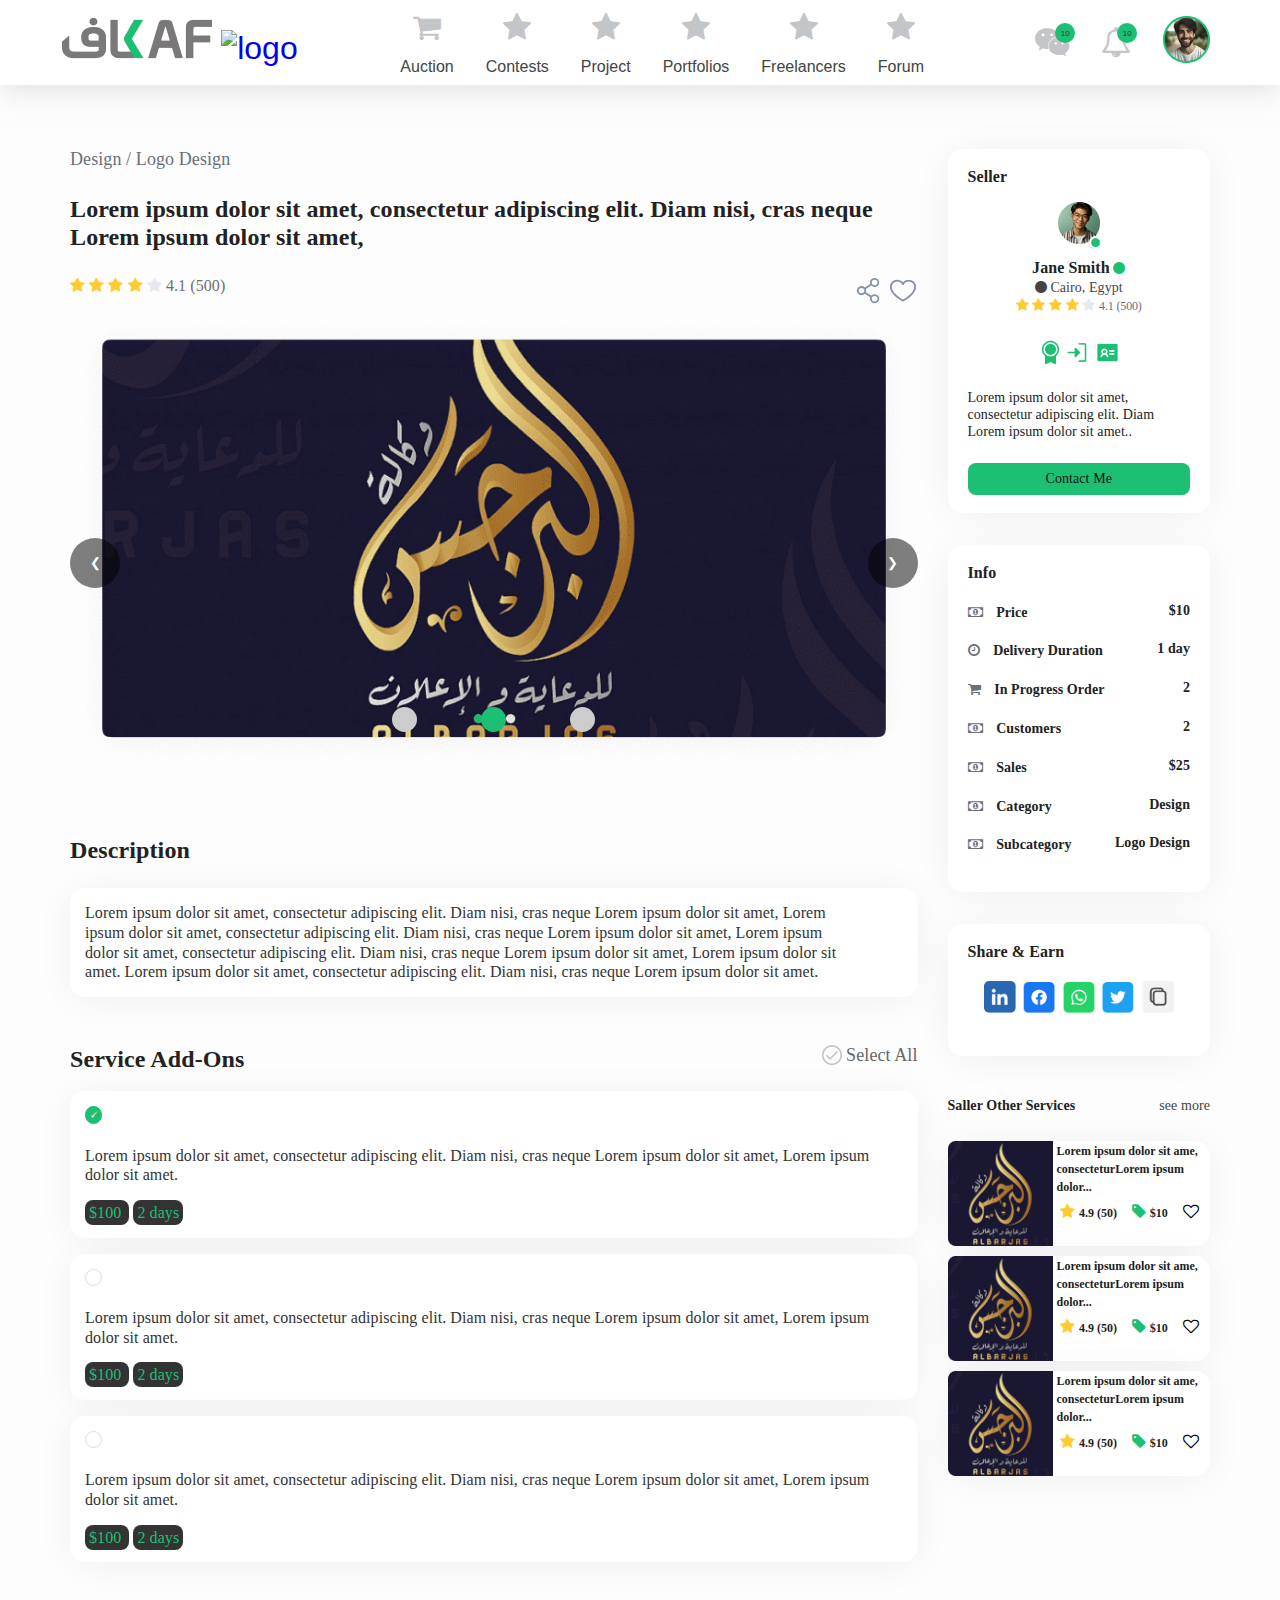
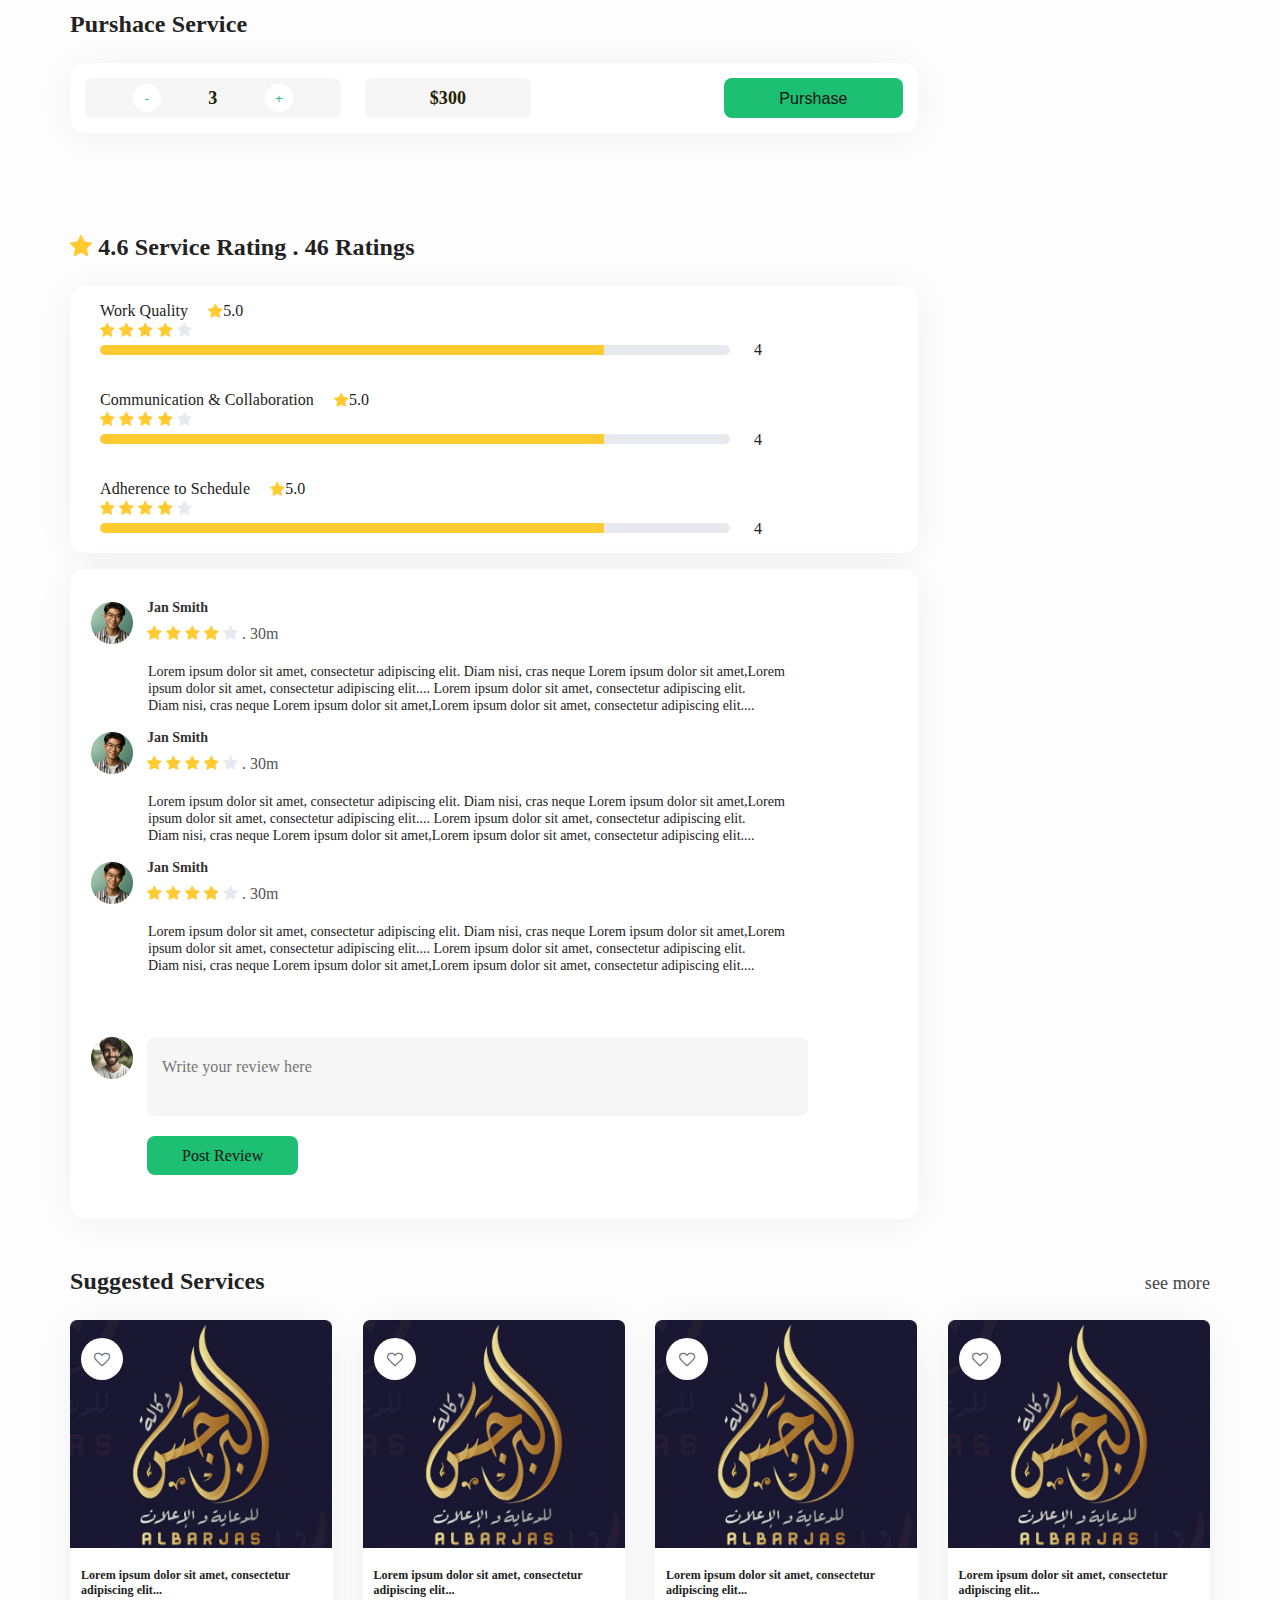
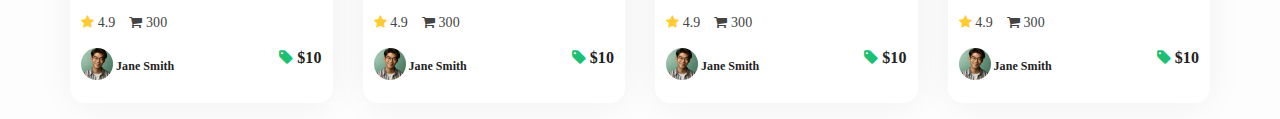
==== index.html @ f6812b9f "Update index.html" ====
<!DOCTYPE HTML>
<html lang="en">

<head>
    <title>إنجز أعمالك ومشاريعك عبر الإنترنت من خلال أمهر المستقلين</title> <!-- start meta -->
    <meta name="keywords" content="كفيل ,موقع كفيل ,كفييل ,kafiil, kafil" />
    <meta charset="utf-8">
    <meta http-equiv="X-UA-Compatible" content="IE=edge">
    <meta name="viewport" content="width=device-width,initial-scale=1,width=device-width">
    <meta name="description" content="أنجز أعمالك عبر الإنترنت (الخدمات المصغرة | المشاريع | المسابقات)">
    <link rel="icon" sizes="256x256" href="./images/favicon.ico">
    <link rel="stylesheet" href="https://cdnjs.cloudflare.com/ajax/libs/font-awesome/4.7.0/css/font-awesome.min.css">
    <link rel="stylesheet" href="./css/style.css">
    <link rel="stylesheet" href="./css/dark-theme.css">
</head>

<body id="dark"> <!-- Preloader -->
    <div id="preloader">
        <div class="Kafel-load"></div> <img title="logo" src="./images/main-logo.svg" alt="logo">
    </div> <!-- navbar -- -->
    <nav class="navbar">
        <div class="brand-title">
            <a href="./index.html" title="logo-img">
                <picture class="xs-hidden" type="image/webp" srcset="./images/main-logo.webp">
                    <img src="./images/main-logo.png" title="logo" alt="logo">
                </picture>
                <picture class="md-hidden" type="image/webp" srcset="./images/small2.webp">
                    <img src="./images/small2.svg" title="logo" alt="logo">
                </picture>
            </a>
        </div>
        <a href="#" aria-label="toggle-button" title="toggle-button" class="toggle-button"> <span class="bar"></span>
            <span class="bar"></span> <span class="bar"></span> </a>
        <div class="navbar-links">
            <ul>
                <li class="active"> <i class="fa fa-shopping-cart "></i> <a title="Auction Page"
                        href="./html/coming-soon.html"> Auction <span class="sr-only">(current)</span></a> </li>
                <li> <i class="fa fa-star "></i> <a title="coming-soon Page" href="./html/coming-soon.html">Contests</a>
                </li>
                <li> <i class="fa fa-star "></i> <a title="coming-soon Page" href="./html/coming-soon.html">Project</a>
                </li>
                <li> <i class="fa fa-star "></i> <a title="coming-soon Page"
                        href="./html/coming-soon.html">Portfolios</a> </li>
                <li> <i class="fa fa-star "></i> <a title="coming-soon Page"
                        href="./html/coming-soon.html">Freelancers</a> </li>
                <li> <i class="fa fa-star "></i> <a title="coming-soon Page" href="./html/coming-soon.html">Forum</a>
                </li>
            </ul>
        </div>
        <div class="navbar-links-2">
            <ul>
                <li class="chat"> <a title="coming-soon Page" href="./html/coming-soon.html"> <i
                            class="fa fa-wechat"></i> <span>10</span> </a> </li>
                <li class="notifications"> <a title="coming-soon Page" href="./html/coming-soon.html"> <i
                            class="fa fa-bell-o"></i> <span>10</span> </a> </li>
                <li class="dropdown" onclick="dropDownMenuToggleFun()"> <a title="coming-soon Page" href="#"
                        class="dropdown-toggle" data-toggle="dropdown" role="button" aria-haspopup="true"
                        aria-expanded="false">
                        <picture type="image/webp" srcset="./images/profile-img-sm.webp"> <img
                                src="./images/profile-img-sm.png" title="PosterAvatar img" alt="PosterAvatar img">
                        </picture>
                    </a>
                    <ul class="dropdown-menu" id="dropdown-menu">
                        <li class="first-list">
                            <picture type="image/webp" srcset="./images/profile-img-sm.webp"> <img
                                    src="./images/profile-img-sm.png" title="PosterAvatar img" alt="PosterAvatar img">
                            </picture>
                            <ul> <b>Ahmed Ali</b> <br> <b>Student</b> </ul>
                        </li>
                        <li role="separator" class="divider"></li>
                        <li><a title="coming-soon Page" href="./html/coming-soon.html"> <i class="fa fa-star"></i>
                                Profile </a></li>
                        <li role="separator" class="divider"></li>
                        <li class="dark-mode">
                            <ul class="toggle-theme-color">
                                <li> <a title="coming-soon Page" href="./html/coming-soon.html"> <i
                                            class="fa fa-star"></i> Dark Mode </a> </li>
                                <li id="dark-mode"> <i class="fa fa-circle"></i></li>
                            </ul>
                        </li>
                        <li class="langs">
                            <ul class="languages">
                                <li> <a title="coming-soon Page" href="./arabic/index.html"> <i class="fa fa-star"></i>
                                        Languages </a> </li>
                                <li> <a title="coming-soon Page" href="./arabic/index.html"> العربية | <picture
                                            type="image/webp" srcset="./images/Saudi.webp"> <img
                                                src="./images/Saudi.png" alt="arabic-flag-img" title="arabic-flag-img">
                                        </picture> </a> </li>
                            </ul>
                        </li>
                        <li class="settings"><a title="coming-soon Page" href="./html/coming-soon.html"> <i
                                    class="fa fa-star"></i> setting </a></li>
                        <li role="separator" class="divider"></li>
                        <li class="logout"><a title="coming-soon Page" href="./html/coming-soon.html"> <i
                                    class="fa fa-star"></i> logout </a></li>
                    </ul>
                </li>
            </ul>
        </div>
    </nav>
    <div class=" container">
        <div class="row">
            <div class="col-xs-12 col-md-9">
                <div class="left-side-container">
                    <div class="left-content">
                        <div class="service-section">
                            <p>Design / Logo Design</p>
                            <p>Lorem ipsum dolor sit amet, consectetur adipiscing elit. Diam nisi, cras neque Lorem
                                ipsum dolor sit amet, </p>
                            <ul>
                                <li class="rating-stars-left"> <i class="fa fa-star"></i> <i class="fa fa-star"></i> <i
                                        class="fa fa-star"></i> <i class="fa fa-star"></i> <i class="fa fa-star"></i>
                                    <span> 4.1 (500)</span>
                                </li>
                                <li class="rating-right">
                                    <picture type="image/webp" srcset="./images/ShareNetwork.webp"> <img class="icons"
                                            title="ShareNetwork" src="./images/ShareNetwork.svg"> </picture>
                                    <picture type="image/webp" srcset="./images/heart.webp"> <img class="icons"
                                            title="Heart" src="./images/heart.svg"> </picture>
                                </li>
                            </ul>
                        </div>
                        <div class="carousel" role="region" aria-label="Image Slider">
                            <div class="slides" role="list">
                                <div class="slide" role="listitem"><img src="./images/service-section-img.png"
                                        alt="service-section-img" title="service-section-img"></div>
                                <div class="slide" role="listitem"><img src="./images/service-section-img.png"
                                        alt="service-section-img" title="service-section-img"></div>
                                <div class="slide" role="listitem"><img src="./images/service-section-img.png"
                                        alt="service-section-img" title="service-section-img"></div>
                            </div> <button class="prev" aria-label="Previous">&#10094;</button> <button class="next"
                                aria-label="Next">&#10095;</button>
                            <div class="points" role="navigation" aria-label="Slider Navigation"> <span class="point"
                                    role="button" tabindex="0" id="alb1" aria-label="Slide 1"></span> <span
                                    class="point" role="button" tabindex="0" id="alb2" aria-label="Slide 2"></span>
                                <span class="point" role="button" tabindex="0" id="alb3" aria-label="Slide 3"></span>
                            </div>
                        </div>
                        <div class="description"> <b>Description</b>
                            <p class="description-content"> Lorem ipsum dolor sit amet, consectetur adipiscing elit.
                                Diam nisi, cras neque Lorem ipsum dolor sit amet, Lorem ipsum dolor sit amet,
                                consectetur adipiscing elit. Diam nisi, cras neque Lorem ipsum dolor sit amet, Lorem
                                ipsum dolor sit amet, consectetur adipiscing elit. Diam nisi, cras neque Lorem ipsum
                                dolor sit amet, Lorem ipsum dolor sit amet. Lorem ipsum dolor sit amet, consectetur
                                adipiscing elit. Diam nisi, cras neque Lorem ipsum dolor sit amet. </p>
                        </div>
                        <div class="service-add-ons">
                            <div>
                                <ul>
                                    <li class="head left">Service Add-Ons</li>
                                    <li class="right" onclick="">
                                        <picture type="image/webp" srcset="./images/complete.webp"> <img
                                                src="./images/complete.png" title="vector" alt="vector"> </picture>
                                        <span>Select All</span>
                                    </li>
                                </ul>
                            </div> <br><br>
                            <form method="" action="./1.html">
                                <section> <label for="choice-1"> <input type="checkbox" name="choice-1" id="choice-1"
                                            checked />
                                        <div class="hidden-lg"> <br><br> </div> Lorem ipsum dolor sit amet, consectetur
                                        adipiscing elit. Diam nisi, cras neque Lorem ipsum dolor sit amet, Lorem ipsum
                                        dolor sit amet.
                                    </label> </br></br> <span>$100 </span> <span> 2 days</span> </section>
                                <section> <label for="choice-2"> <input type="checkbox" name="choice-2" id="choice-2" />
                                        <div class="hidden-lg"> <br><br> </div> Lorem ipsum dolor sit amet, consectetur
                                        adipiscing elit. Diam nisi, cras neque Lorem ipsum dolor sit amet, Lorem ipsum
                                        dolor sit amet.
                                    </label> </br></br><span>$100 </span> <span> 2 days</span> </section>
                                <section> <label for="choice-3"> <input type="checkbox" name="choice-3" id="choice-3" />
                                        <div class="hidden-lg"> <br><br> </div> Lorem ipsum dolor sit amet, consectetur
                                        adipiscing elit. Diam nisi, cras neque Lorem ipsum dolor sit amet, Lorem ipsum
                                        dolor sit amet.
                                    </label> </br></br><span>$100 </span> <span> 2 days</span> </section>
                        </div>
                        <div class="purshace">
                            <div class="head"> <b>Purshace Service</b> </div>
                            <section>
                                <div class="purshace-service-container">
                                    <div class="purshace-service"> <button onclick="">-</button> <span>3</span> <button
                                            onclick="">+</button> </div>
                                    <div class="purshace-service"> <span class="total-Purshace">$300</span> </div>
                                </div> <button class="purshace-btn" type="submit">Purshase</button>
                            </section>
                            </form>
                        </div> <!-- service-rating -->
                        <div class="service-rating">
                            <div class="head"> <i class="fa fa-star"></i> <b>4.6 Service Rating . 46 Ratings</b> </div>
                            <div class="service-rating-container">
                                <section>
                                    <div class=" col-xs-12 col-md-6">
                                        <div class="left-side"> <span>Work Quality</span> <i class="fa fa-star"> </i>
                                            <span> 5.0</span>
                                        </div>
                                    </div>
                                    <div class="col-xs-12 col-md-2">
                                        <ul>
                                            <li class="rating-stars-left"> <i class="fa fa-star"></i> <i
                                                    class="fa fa-star"></i> <i class="fa fa-star"></i> <i
                                                    class="fa fa-star"></i> <i class="fa fa-star"></i> </li>
                                        </ul>
                                    </div>
                                    <div class="col-xs-12 col-md-4">
                                        <div class="progress-bar">
                                            <div class="progress-bar-fill"></div>
                                        </div> <span> 4</span>
                                    </div>
                                </section>
                                <section>
                                    <div class=" col-xs-12 col-md-6">
                                        <div class="left-side"> <span>Communication & Collaboration</span> <i
                                                class="fa fa-star"></i> <span>5.0</span> </div>
                                    </div>
                                    <div class="col-xs-12 col-md-2">
                                        <ul>
                                            <li class="rating-stars-left"> <i class="fa fa-star"></i> <i
                                                    class="fa fa-star"></i> <i class="fa fa-star"></i> <i
                                                    class="fa fa-star"></i> <i class="fa fa-star"></i> </li>
                                        </ul>
                                    </div>
                                    <div class="col-xs-12 col-md-4">
                                        <div class="progress-bar">
                                            <div class="progress-bar-fill"></div>
                                        </div> <span> 4</span>
                                    </div>
                                </section>
                                <section>
                                    <div class=" col-xs-12 col-md-6">
                                        <div class="left-side"> <span>Adherence to Schedule</span> <i
                                                class="fa fa-star"></i> <span>5.0</span> </div>
                                    </div>
                                    <div class="col-xs-12 col-md-2">
                                        <ul>
                                            <li class="rating-stars-left"> <i class="fa fa-star"></i> <i
                                                    class="fa fa-star"></i> <i class="fa fa-star"></i> <i
                                                    class="fa fa-star"></i> <i class="fa fa-star"></i> </li>
                                        </ul>
                                    </div>
                                    <div class="col-xs-12 col-md-4">
                                        <div class="progress-bar">
                                            <div class="progress-bar-fill"></div>
                                        </div> <span> 4</span>
                                    </div>
                                </section>
                            </div>
                        </div>
                    </div> <!-- testimonials -->
                    <div class="testimonials">
                        <div class="review">
                            <ul class="reviewer">
                                <li>
                                    <picture type="image/webp" srcset="./images/PosterAvatar.webp"> <img
                                            src="./images/PosterAvatar.png" title="PosterAvatar" alt="PosterAvatar">
                                    </picture>
                                </li>
                                <li>
                                    <p> <strong>Jan Smith</strong> </p>
                                    <ul>
                                        <li class="rating-stars-left"> <i class="fa fa-star"></i> <i
                                                class="fa fa-star"></i> <i class="fa fa-star"></i> <i
                                                class="fa fa-star"></i> <i class="fa fa-star"></i> <span> . 30m</span>
                                        </li>
                                    </ul>
                                </li>
                                <li>
                                    <p> Lorem ipsum dolor sit amet, consectetur adipiscing elit. Diam nisi, cras neque
                                        Lorem ipsum dolor sit amet,Lorem ipsum dolor sit amet, consectetur adipiscing
                                        elit.... Lorem ipsum dolor sit amet, consectetur adipiscing elit. Diam nisi,
                                        cras neque Lorem ipsum dolor sit amet,Lorem ipsum dolor sit amet, consectetur
                                        adipiscing elit.... </p>
                                </li>
                            </ul>
                        </div>
                        <div class="review">
                            <ul class="reviewer">
                                <li>
                                    <picture type="image/webp" srcset="./images/PosterAvatar.webp"> <img
                                            src="./images/PosterAvatar.png" title="img" alt="PosterAvatar"> </picture>
                                </li>
                                <li>
                                    <p> <strong>Jan Smith</strong> </p>
                                    <ul>
                                        <li class="rating-stars-left"> <i class="fa fa-star"></i> <i
                                                class="fa fa-star"></i> <i class="fa fa-star"></i> <i
                                                class="fa fa-star"></i> <i class="fa fa-star"></i> <span> . 30m</span>
                                        </li>
                                    </ul>
                                </li>
                                <li>
                                    <p> Lorem ipsum dolor sit amet, consectetur adipiscing elit. Diam nisi, cras neque
                                        Lorem ipsum dolor sit amet,Lorem ipsum dolor sit amet, consectetur adipiscing
                                        elit.... Lorem ipsum dolor sit amet, consectetur adipiscing elit. Diam nisi,
                                        cras neque Lorem ipsum dolor sit amet,Lorem ipsum dolor sit amet, consectetur
                                        adipiscing elit.... </p>
                                </li>
                            </ul>
                        </div>
                        <div class="review">
                            <ul class="reviewer">
                                <li>
                                    <picture type="image/webp" srcset="./images/PosterAvatar.webp"> <img
                                            src="./images/PosterAvatar.png" title="img" alt="PosterAvatar"> </picture>
                                </li>
                                <li>
                                    <p> <strong>Jan Smith</strong> </p>
                                    <ul>
                                        <li class="rating-stars-left"> <i class="fa fa-star"></i> <i
                                                class="fa fa-star"></i> <i class="fa fa-star"></i> <i
                                                class="fa fa-star"></i> <i class="fa fa-star"></i> <span> . 30m</span>
                                        </li>
                                    </ul>
                                </li>
                                <li>
                                    <p> Lorem ipsum dolor sit amet, consectetur adipiscing elit. Diam nisi, cras neque
                                        Lorem ipsum dolor sit amet,Lorem ipsum dolor sit amet, consectetur adipiscing
                                        elit.... Lorem ipsum dolor sit amet, consectetur adipiscing elit. Diam nisi,
                                        cras neque Lorem ipsum dolor sit amet,Lorem ipsum dolor sit amet, consectetur
                                        adipiscing elit.... </p>
                                </li>
                            </ul>
                        </div>
                        <div class="review">
                            <ul>
                                <li>
                                    <picture type="image/webp" srcset="./images/Image-Placeholder.webp"> <img
                                            src="./images/Image-Placeholder.png" title="img" alt="PosterAvatar">
                                    </picture>
                                </li>
                                <li>
                                    <form method="" action="./1.html"> <textarea
                                            placeholder="Write your review here"></textarea> <button type="submit">Post
                                            Review</button> </form>
                                </li>
                            </ul>
                        </div>
                    </div>
                </div>
            </div> <!-- right side -->
            <div class="col-xs-12 col-md-3">
                <div class="right-side-container">
                    <div class="boxes">
                        <div class="box"> <b>Seller</b>
                            <ul class="seller">
                                <li>
                                    <picture type="image/webp" srcset="./images/PosterAvatar.webp"> <img
                                            src="./images/PosterAvatar.png" alt="seller-section-image"
                                            title="seller-section-image"> </picture> <br>
                                </li>
                                <li> <i class="fa fa-circle"></i> <i class="fa fa-circle-o"></i> <br> </li>
                                <li> <b>Jane Smith</b> <i class="fa fa-circle"></i> <br> <i class="fa fa-circle"> </i>
                                    <span>Cairo, Egypt</span> <br>
                                </li>
                                <li class="rating-stars"> <i class="fa fa-star"></i> <i class="fa fa-star"></i> <i
                                        class="fa fa-star"></i> <i class="fa fa-star"></i> <i class="fa fa-star"> </i>
                                    <span> 4.1 (500)</span>
                                </li>
                            </ul>
                            <ul>
                                <li>
                                    <picture type="image/webp" srcset="./images/Medal.webp"> <img
                                            src="./images/Medal.png" alt="contact-image" title="contact-image">
                                    </picture>
                                </li>
                                <li>
                                    <picture type="image/webp" srcset="./images/SignIn.webp"> <img
                                            src="./images/SignIn.png" alt="contact-image" title="contact-image">
                                    </picture>
                                </li>
                                <li>
                                    <picture type="image/webp" srcset="./images/IdentificationCard.webp"> <img
                                            src="./images/IdentificationCard.png" alt="contact-image"
                                            title="contact-image"> </picture>
                                </li>
                            </ul>
                            <p>Lorem ipsum dolor sit amet, consectetur adipiscing elit. Diam Lorem ipsum dolor sit
                                amet..</p> <button> Contact Me </button>
                        </div>
                        <div class="box info"> <b>Info</b>
                            <ul>
                                <li> <i class="fa fa-money	"> </i> <span>Price</span> </li>
                                <li> $10</li>
                            </ul>
                            <ul>
                                <li> <i class="fa fa-clock-o"> </i> <span>Delivery Duration</span> </li>
                                <li> 1 day</li>
                            </ul>
                            <ul>
                                <li> <i class="fa fa-shopping-cart"> </i> <span>In Progress Order</span> </li>
                                <li> 2</li>
                            </ul>
                            <ul>
                                <li> <i class="fa fa-money	"> </i> <span>Customers </span> </li>
                                <li> 2</li>
                            </ul>
                            <ul>
                                <li> <i class="fa fa-money	"> </i> <span> Sales</span> </li>
                                <li> $25</li>
                            </ul>
                            <ul>
                                <li> <i class="fa fa-money"> </i> <span> Category</span> </li>
                                <li> Design</li>
                            </ul>
                            <ul>
                                <li> <i class="fa fa-money"> </i> <span> Subcategory</span> </li>
                                <li> Logo Design</li>
                            </ul>
                        </div>
                        <div class="box"> <b>Share & Earn</b>
                            <ul>
                                <li> <a title="coming-soon Page" href="./html/coming-soon.html">
                                        <picture type="image/webp" srcset="./images/linkedin.webp"> <img
                                                src="./images/linkedin.png" title="linkedin img" alt="linkedin image">
                                        </picture>
                                    </a> </li>
                                <li> <a title="coming-soon Page" href="./html/coming-soon.html">
                                        <picture type="image/webp" srcset="./images/facebook.webp"> <img
                                                src="./images/facebook.png" title="facebook img" alt="facebook image">
                                        </picture>
                                    </a> </li>
                                <li> <a title="coming-soon Page" href="./html/coming-soon.html">
                                        <picture type="image/webp" srcset="./images/whatsapp.webp"> <img
                                                src="./images/whatsapp.png" title="whatsapp img" alt="whatsapp image">
                                        </picture>
                                    </a> </li>
                                <li> <a title="coming-soon Page" href="./html/coming-soon.html">
                                        <picture type="image/webp" srcset="./images/twitter.webp"> <img
                                                src="./images/twitter.png" title="twitter img" alt="twitter image">
                                        </picture>
                                    </a> </li>
                                <li> <a title="coming-soon Page" href="./html/coming-soon.html">
                                        <picture type="image/webp" srcset="./images/copy.webp"> <img
                                                src="./images/copy.png" title="copy img" alt="copy image"> </picture>
                                    </a> </li>
                            </ul>
                        </div>
                        <div class="last-box">
                            <div class="head">
                                <ul>
                                    <li class="left"> <b>Saller Other Services</b> </li>
                                    <li class="right"> <span> see more</span> </li>
                                </ul>
                            </div>
                            <section>
                                <div class="img-container">
                                    <picture type="image/webp" srcset="./images/service-image-sm.webp"> <img
                                            src="./images/service-image-sm.png" title="agancy img"
                                            alt="service-image-sm"> </picture>
                                    <div class="other-service-content"> <span>Lorem ipsum dolor sit ame,
                                            consecteturLorem ipsum dolor...</span>
                                        <ul>
                                            <li> <i class="fa fa-star"> </i> <span> 4.9 (50) </span> </li>
                                            <li> <i class="fa fa-tag"> </i> <span>$10 </span> </li>
                                            <li> <i class="fa fa-heart-o"></i> <i class="fa fa-heart"></i> </li>
                                        </ul>
                                    </div>
                                </div>
                            </section>
                            <section>
                                <div class="img-container">
                                    <picture type="image/webp" srcset="./images/service-image-sm.webp"> <img
                                            src="./images/service-image-sm.png" title="agancy img"
                                            alt="service-image-sm"> </picture>
                                    <div class="other-service-content"> <span>Lorem ipsum dolor sit ame,
                                            consecteturLorem ipsum dolor...</span>
                                        <ul>
                                            <li> <i class="fa fa-star"> </i> <span> 4.9 (50) </span> </li>
                                            <li> <i class="fa fa-tag"> </i> <span>$10 </span> </li>
                                            <li> <i class="fa fa-heart-o"></i> <i class="fa fa-heart"></i> </li>
                                        </ul>
                                    </div>
                                </div>
                            </section>
                            <section>
                                <div class="img-container">
                                    <picture type="image/webp" srcset="./images/service-image-sm.webp"> <img
                                            src="./images/service-image-sm.png" title="agancy img"
                                            alt="service-image-sm"> </picture>
                                    <div class="other-service-content"> <span>Lorem ipsum dolor sit ame,
                                            consecteturLorem ipsum dolor...</span>
                                        <ul>
                                            <li> <i class="fa fa-star"> </i> <span> 4.9 (50) </span> </li>
                                            <li> <i class="fa fa-tag"> </i> <span>$10 </span> </li>
                                            <li> <i class="fa fa-heart-o"></i> <i class="fa fa-heart"></i> </li>
                                        </ul>
                                    </div>
                                </div>
                            </section>
                        </div>
                    </div>
                </div>
            </div> <!-- suggested-service -->
            <div class="suggested-service">
                <div class="col-xs-12">
                    <div class="head">
                        <ul>
                            <li class="left"> <b>Suggested Services</b> </li>
                            <li class="right"> <span>see more</span> </li>
                        </ul>
                    </div>
                </div>
                <div class="cards">
                    <div class="col-xs-12 col-lg-3">
                        <div class="card">
                            <picture type="image/webp" srcset="./images/suggested-services.webp"> <img
                                    class="card-img-top img-responsive" src="./images/suggested-services.png"
                                    alt="Card image cap"> </picture>
                            <div class="card-body">
                                <div class="favorite"> <i class="fa fa-heart-o	"></i> <i class="fa fa-heart	"></i>
                                </div>
                                <p class="card-title">Lorem ipsum dolor sit amet, consectetur adipiscing elit... </p>
                                <div class="card-content">
                                    <ul>
                                        <li> <i class="fa fa-star"></i> <span> 4.9</span> </li>
                                        <li> <i class="fa fa-shopping-cart	"> </i> <span> 300</span> </li>
                                    </ul>
                                    <ul>
                                        <li>
                                            <picture type="image/webp" srcset="./images/PosterAvatar-sm.webp"> <img
                                                    src="./images/PosterAvatar-sm.png" title="suggested-services-img"
                                                    alt="suggested-services-img"> </picture> <span> Jane Smith</span>
                                        </li>
                                        <li> <i class="fa fa-tag"> </i> <span> $10</span> </li>
                                    </ul>
                                </div>
                            </div>
                        </div>
                    </div>
                    <div class="col-xs-12 col-lg-3">
                        <div class="card">
                            <picture type="image/webp" srcset="./images/suggested-services.webp"> <img
                                    class="card-img-top img-responsive" src="./images/suggested-services.png"
                                    alt="Card image cap"> </picture>
                            <div class="card-body">
                                <div class="favorite"> <i class="fa fa-heart-o	"></i> <i class="fa fa-heart	"></i>
                                </div>
                                <p class="card-title">Lorem ipsum dolor sit amet, consectetur adipiscing elit... </p>
                                <div class="card-content">
                                    <ul>
                                        <li> <i class="fa fa-star"></i> <span> 4.9</span> </li>
                                        <li> <i class="fa fa-shopping-cart	"> </i> <span> 300</span> </li>
                                    </ul>
                                    <ul>
                                        <li>
                                            <picture type="image/webp" srcset="./images/PosterAvatar-sm.webp"> <img
                                                    src="./images/PosterAvatar-sm.png" title="suggested-services-img"
                                                    alt="suggested-services-img"> </picture> <span> Jane Smith</span>
                                        </li>
                                        <li> <i class="fa fa-tag"> </i> <span> $10</span> </li>
                                    </ul>
                                </div>
                            </div>
                        </div>
                    </div>
                    <div class="col-xs-12 col-lg-3">
                        <div class="card">
                            <picture type="image/webp" srcset="./images/suggested-services.webp"> <img
                                    class="card-img-top img-responsive" src="./images/suggested-services.png"
                                    alt="Card image cap"> </picture>
                            <div class="card-body">
                                <div class="favorite"> <i class="fa fa-heart-o	"></i> <i class="fa fa-heart	"></i>
                                </div>
                                <p class="card-title">Lorem ipsum dolor sit amet, consectetur adipiscing elit... </p>
                                <div class="card-content">
                                    <ul>
                                        <li> <i class="fa fa-star"></i> <span> 4.9</span> </li>
                                        <li> <i class="fa fa-shopping-cart	"> </i> <span> 300</span> </li>
                                    </ul>
                                    <ul>
                                        <li>
                                            <picture type="image/webp" srcset="./images/PosterAvatar-sm.webp"> <img
                                                    src="./images/PosterAvatar-sm.png" title="suggested-services-img"
                                                    alt="suggested-services-img"> </picture> <span> Jane Smith</span>
                                        </li>
                                        <li> <i class="fa fa-tag"> </i> <span> $10</span> </li>
                                    </ul>
                                </div>
                            </div>
                        </div>
                    </div>
                    <div class="col-xs-12 col-lg-3">
                        <div class="card">
                            <picture type="image/webp" srcset="./images/suggested-services.webp"> <img
                                    class="card-img-top img-responsive" src="./images/suggested-services.png"
                                    alt="Card image cap"> </picture>
                            <div class="card-body">
                                <div class="favorite"> <i class="fa fa-heart-o	"></i> <i class="fa fa-heart	"></i>
                                </div>
                                <p class="card-title">Lorem ipsum dolor sit amet, consectetur adipiscing elit... </p>
                                <div class="card-content">
                                    <ul>
                                        <li> <i class="fa fa-star"></i> <span> 4.9</span> </li>
                                        <li> <i class="fa fa-shopping-cart	"> </i> <span> 300</span> </li>
                                    </ul>
                                    <ul>
                                        <li>
                                            <picture type="image/webp" srcset="./images/PosterAvatar-sm.webp"> <img
                                                    src="./images/PosterAvatar-sm.png" title="suggested-services-img"
                                                    alt="suggested-services-img"> </picture> <span> Jane Smith</span>
                                        </li>
                                        <li> <i class="fa fa-tag"> </i> <span> $10</span> </li>
                                    </ul>
                                </div>
                            </div>
                        </div>
                    </div>
                </div>
            </div> <!-- suggested service -->
        </div>
        <script src="./js/script.js"></script>
        <script src="./js/carousel.js"></script>
</body>

</html>
---- css/style.css ----
/*========================================== 00.  GLOBAL (FROM 10 ) [it includes bootstrap edit] 01.  PRELOADER - LINE NO 57 02.  Navbar - LINE NO 168 03.  LEFT CONTENT  - LINE NO 3173 04.  RIGHT CONTENT - LINE NO 3645 05.  FRAMWORKS - LINE NO 3907 06.  MEDIA (RESPONSIVE) - LINE NO 4182 ==========================================*/
/*general style*/
* {
    -webkit-box-sizing: border-box;
    -moz-box-sizing: border-box;
    box-sizing: border-box;
    margin: 0;
    padding: 0;
}

body {
    margin: 0;
    padding: 0;
}

a {
    text-decoration: none !important;
}

ul {
    list-style: none;
    padding: 0;
    margin: 0;
    z-index: 1;
}

li {
    list-style: none;
}

button {
    border: unset;
    outline: 0;
}

::selection {
    text-shadow: none;
}

.icons {
    height: 30px;
    width: 30px;
}

body {
    background-color: #FDFDFD;
}

/*preloader*/
#preloader {
    position: fixed;
    z-index: 9999;
    width: 100%;
    height: 100%;
    background-color: #f2f4f8;
    top: 0;
    left: 0;
    display: -webkit-box;
    display: -ms-flexbox;
    display: flex;
    -webkit-box-pack: center;
    -ms-flex-pack: center;
    justify-content: center;
    -webkit-box-align: center;
    -ms-flex-align: center;
    align-items: center;
}

#preloader {
    overflow: hidden;
    background-color: #f2f4f8;
    height: 100%;
    left: 0;
    position: fixed;
    top: 0;
    width: 100%;
    z-index: 999999;
}

#preloader img {
    position: absolute;
    width: 150px;
    height: 150px;
    z-index: 8;
    -webkit-animation: 2000ms linear 0s normal none infinite running Delvro-thumb;
    animation: 2000ms linear 0s normal none infinite running Delvro-thumb;
}

.Kafel-load {
    -webkit-animation: 2000ms linear 0s normal none infinite running Kafel-load;
    animation: 2000ms linear 0s normal none infinite running Kafel-load;
    background: transparent none repeat scroll 0 0;
    border-color: #ffffff #ffffff #1DBF73;
    border-radius: 50%;
    border-style: solid;
    border-width: 2px;
    height: 200px;
    width: 200px;
    z-index: 10;
}

@-webkit-keyframes Kafel-load {
    0% {
        -webkit-transform: rotate(0deg);
        transform: rotate(0deg);
    }

    100% {
        -webkit-transform: rotate(360deg);
        transform: rotate(360deg);
    }
}

@keyframes Kafel-load {
    0% {
        -webkit-transform: rotate(0deg);
        transform: rotate(0deg);
    }

    100% {
        -webkit-transform: rotate(360deg);
        transform: rotate(360deg);
    }
}

@-webkit-keyframes Delvro-thumb {
    0% {
        opacity: 0;
        -ms-filter: "progid:DXImageTransform.Microsoft.Alpha(Opacity=0)";
    }

    50% {
        opacity: 1;
        -ms-filter: "progid:DXImageTransform.Microsoft.Alpha(Opacity=100)";
    }

    100% {
        opacity: 0;
        -ms-filter: "progid:DXImageTransform.Microsoft.Alpha(Opacity=0)";
    }
}

@keyframes Delvro-thumb {
    0% {
        opacity: 0;
        -ms-filter: "progid:DXImageTransform.Microsoft.Alpha(Opacity=0)";
    }

    50% {
        opacity: 1;
        -ms-filter: "progid:DXImageTransform.Microsoft.Alpha(Opacity=100)";
    }

    100% {
        opacity: 0;
        -ms-filter: "progid:DXImageTransform.Microsoft.Alpha(Opacity=0)";
    }
}

/*navbar*/
.navbar {
    display: flex;
    position: relative;
    justify-content: space-around;
    align-items: center;
    background-color: #FFFFFF;
    color: white;
    border-bottom: 2px solid #fff;
    box-shadow: 0px 4px 26px rgba(200, 200, 200, 0.55);
}

.brand-title {
    font-size: 2rem;
    margin: .5rem;
    font-family: 'Roboto Condensed', sans-serif;
}

.brand-title a {
    text-decoration: none;
    display: block;
}

.navbar-links,
.navbar-links-2 {
    height: 100%;
    font-family: 'PT Sans', sans-serif;
}

.navbar-links ul,
.navbar-links-2 ul {
    display: flex;
    margin: 0;
    padding: 0;
}

.navbar-links li,
.navbar-links-2 li {
    list-style: none;
}

.navbar .navbar-links {
    position: relative;
    top: 10px;
}
.brand-title .logo {
    width: 150px;
    height: auto; 
}
.navbar .navbar-links li {
    display: flex;
    flex-direction: column;
    justify-content: center;
    align-items: center;
}

.navbar .navbar-links li i,
.navbar .navbar-links-2 .chat,
.navbar .navbar-links-2 .notifications {
    font-size: 30px;
}

.navbar li i {
    color: #C3C5C8;
}

.navbar-links li a,
.navbar-links-2 li a {
    display: block;
    text-decoration: none;
    color: #444;
    padding: 1rem;
}

.dropdown-menu li a {
    padding: 0;
}

.navbar .dropdown-menu {
    display: none;
}

.navbar .dropdown-menu.active {
    color: #C3C5C8;
    display: block;
    position: absolute;
    top: 100%;
    right: 50px;
    z-index: 1000;
    float: left;
    min-width: 265px;
    padding: 5px 0;
    margin: 2px 0 0;
    padding: 15px;
    font-size: 14px;
    text-align: left;
    list-style: none;
    background-color: #fff;
    -webkit-background-clip: padding-box;
    background-clip: padding-box;
    border: 1px solid #ccc;
    border: 1px solid rgba(0, 0, 0, .15);
    border-radius: 4px;
    -webkit-box-shadow: 0 6px 12px rgba(0, 0, 0, .175);
    box-shadow: 0 6px 12px rgba(0, 0, 0, .175)
}

.dropdown-menu .divider {
    height: 1px;
    margin: 9px 0;
    overflow: hidden;
    background-color: #e5e5e5
}

.dropdown-menu li.first-list {
    height: 50px;
}

.dropdown-menu li:first-of-type b:first-of-type {
    color: #333;
    font-size: 14px;
    line-height: 17.07px;
}

.dropdown-menu li:first-of-type b:nth-of-type(2) {
    color: #C3C5C8;
    font-weight: unset;
    position: relative;
    bottom: 16px;
}

.dropdown-menu li:first-of-type ul {
    justify-content: center;
    flex-direction: column;
    position: relative;
    bottom: 45px;
    left: 60px;
}

.dropdown-menu .toggle-theme-color {
    display: unset;
}

.dropdown-menu .toggle-theme-color li {
    display: inline;
}

.dropdown-menu .toggle-theme-color li:first-of-type {
    float: left;
    position: relative;
    top: 0;
}

.dropdown-menu .toggle-theme-color li:last-of-type {
    float: right;
    background: #1DBF73;
    width: 30px;
    border-radius: 10px;
    top: 5px;
}

.dropdown-menu .toggle-theme-color li:last-of-type:active i.fa.fa-circle {
    position: relative;
    left: 14px;
}

.dropdown-menu .languages {
    display: unset;
}

.dropdown-menu .languages a {
    padding: 0;
}

.dropdown-menu .languages li:first-of-type {
    float: left;
}

.dropdown-menu .languages li:last-of-type {
    float: right;
}

.langs:after,
.langs::before {
    content: "\A\A";
    white-space: pre-line;
}

.dropdown-menu .languages li:last-of-type img {
    position: relative;
    top: 4px;
}

.dropdown-menu .settings a {
    padding: 0;
}

.dropdown-menu .toggle-theme-color i.fa.fa-circle {
    color: #FFF;
    position: relative;
    left: 2px;
    cursor: pointer;
}

.dropdown-menu li a,
.dropdown-menu li a i {
    color: #696F79;
}

.dropdown-menu li.logout a,
.dropdown-menu li.logout i {
    color: #F56342;
}

.navbar-links li:hover a,
.navbar-links li:hover i,
.navbar-links-2 li:hover>a,
.navbar-links-2 li:hover>a i,
.navbar-links-2 li:hover,
.navbar-links-2 li:hover {
    color: #1DBF73;
}

.navbar .navbar-links-2 li span {
    background-color: #1DBF73;
    height: 20px;
    width: 20px;
    color: #333;
    font-size: 8px;
    padding: 6px;
    position: absolute;
    bottom: 50px;
    right: 10px;
    border-radius: 50%;
}

.toggle-button {
    position: absolute;
    top: 1.20rem;
    right: 1rem;
    display: none;
    flex-direction: column;
    justify-content: space-between;
    width: 30px;
    height: 21px;
}

.toggle-button .bar {
    height: 3px;
    width: 100%;
    background-color: #333;
    border-radius: 10px;
}

nav .navbar-links-2 ul li.chat,
nav .navbar-links-2 ul li.notifications {
    position: relative;
    top: 10px;
}

/*left side content***********************************************/
/*left-content*/
.left-content {
    padding-top: 64px;
}

/*service-section*/
.service-section ul .rating-stars-left {
    float: left;
}

.service-section ul .rating-right {
    float: right;
}

.left-content .service-section p:first-of-type {
    font-family: 'Montserrat';
    font-weight: 500;
    font-size: 18px;
    line-height: 120%;
    letter-spacing: 0.005em;
    color: #696F79;
}

.left-content .service-section .rating-stars-left {
    font-size: 16px;
    line-height: 123%;
    letter-spacing: 0.005em;
}

.left-content .service-section .rating-stars-left i:last-of-type {
    color: #E6EAEF;
}

.left-content .service-section ul {
    margin-bottom: 40px;
}

/*carousel*/
.carousel {
    position: relative;
    max-width: 100%;
    width: 100%;
    margin: auto;
    overflow: hidden;
}

.carousel .slides {
    display: flex;
}

.carousel .slide {
    flex: 0 0 100%;
    display: none;
}

.carousel .slide img {
    width: 100%;
    height: auto;
}

.carousel button {
    position: absolute;
    top: 50%;
    transform: translateY(-50%);
    background-color: rgba(0, 0, 0, 0.5);
    color: white;
    border: none;
    width: 50px;
    cursor: pointer;
    height: 50px;
    border-radius: 50%;
}

.carousel .prev {
    left: 0;
}

.carousel .next {
    right: 0;
}

.carousel .points {
    text-align: center;
    margin-top: 10px;
    position: relative;
    bottom: 70px;
}

.carousel .point {
    display: inline-block;
    width: 25px;
    height: 25px;
    border-radius: 50%;
    background-color: #ccc;
    margin: 0px 30px;
    cursor: pointer;
    top: -10px;
    position: relative;
}

.carousel .point.active {
    background-color: #1DBF73;
}

/* Description */
.description {
    padding-top: 20px;
}

.description {
    padding-top: 20px;
}

.description .description-content {
    font-size: 16px;
    line-height: 123%;
    letter-spacing: 0.005em;
    color: #333333;
    padding: 15px 67px 15px 15px;
    margin: 24px 0px 48px 0;
}

/*service ads-ons*/
.service-add-ons .left {
    float: left;
}

.service-add-ons .right {
    float: right;
    font-size: 18px;
    line-height: 120%;
    letter-spacing: 0.005em;
    color: #666;
}

.service-add-ons .right span {
    position: relative;
    bottom: 5px;
}

.service-add-ons form {
    margin-top: 10px;
}

.service-add-ons .right:hover {
    cursor: pointer;
}

.service-add-ons section {
    padding: 15px;
    margin-bottom: 16px;
}

.service-add-ons section:last-of-type {
    margin-bottom: 48px;
}

.service-add-ons label {
    font-size: 16px;
    line-height: 123%;
    letter-spacing: 0.005em;
    color: #333333;
}

.service-add-ons input {
    float: left;
    margin-right: 12px;
    width: 1.3em;
    height: 1.3em;
    background-color: white;
    vertical-align: middle;
    border: 1px solid #ddd;
    appearance: none;
    -webkit-appearance: none;
    outline: none;
    cursor: pointer;
}

.service-add-ons input:checked {
    background-color: #1DBF73;
    border: 1px solid #1DBF73;
}

.service-add-ons input::after {
    content: "🗸";
    position: relative;
    left: 3px;
    color: white;
}

input#choice-1:focus {
    outline: 0;
}

.service-add-ons section span {
    font-size: 16px;
    line-height: 123%;
    letter-spacing: 0.005em;
    padding: 4px;
    background: #333;
    border-radius: 8px;
    margin-right: 4px;
}

/*purshace*/
.purshace {
    margin-top: 24px;
    font-size: 18px;
    line-height: 127%;
    letter-spacing: 0.005em;
    color: #222000;
}

.purshace section {
    padding: 15px;
    margin-bottom: 100px;
    display: flex;
    justify-content: space-between;
}

.purshace-service-container {
    display: flex;
    justify-content: flex-start;
    width: 100%;
}

.purshace .purshace-service:last-of-type {
    margin-left: 24px;
    display: flex;
    align-items: center;
    padding: 6px 65px;
}

.purshace .purshace-service,
.purshace .purshace-btn {
    background-color: #f6f6f6;
    border-radius: 8px;
    padding: 6px 24px;
    align-items: center;
}

.purshace .purshace-service:first-of-type {
    display: flex;
    justify-content: space-around;
}

.purshace .purshace-service:first-of-type {
    width: 40%;
}

.purshace .purshace-service:first-of-type button {
    background: white;
    height: 28px;
    width: 28px;
}

.purshace .purshace-btn {
    padding: 6px 55px;
    font-weight: 500;
    font-size: 16px;
    line-height: 120%;
    letter-spacing: 0.005em;
}

/*service-rating*/
.service-rating {
    font-size: 16px;
    line-height: 123%;
    letter-spacing: 0.005em;
    color: #222;
}

.service-rating section {
    padding: 15px;
    box-shadow: unset;
}

.service-rating .rating-stars-left i:last-of-type {
    color: #E6EAEF;
}

.service-rating .progress-bar {
    width: 80%;
    background: #E6EAEF;
    box-shadow: unset;
    margin-right: 24px;
}

.service-rating .progress-bar-fill,
.service-rating .progress-bar {
    border-radius: 6px;
    height: 10px;
}

.service-rating .progress-bar-fill {
    width: 80%;
    background: #FFCB31;
    border-radius: 6px 0px 0px 6px;
}

.service-rating section div:last-of-type {
    display: flex;
    align-items: center;
}

.service-rating .service-rating-container {
    display: grid;
}

.service-rating .left-side span:first-of-type,
.service-rating .left-side i {
    padding-right: 10px;
}

/*testimonials*/
.testimonials {
    margin-top: 16px;
    margin-bottom: 48px;
    padding: 30px 38px 120px 21px;
}

.testimonials ul li {
    display: inline-block;
}

.testimonials .review ul li:last-of-type p,
.testimonials .review ul li:last-of-type ul {
    position: relative;
    left: 57px;
}

.testimonials .review ul li:last-of-type ul {
    top: 10px;
}

.testimonials .review ul li:last-of-type p {
    top: 15px;
}

.testimonials ul li:last-of-type p {
    font-size: 14px;
    line-height: 17px;
    color: #222;
}

.testimonials li i:last-of-type {
    color: #E6EAEF;
}

.testimonials span {
    color: #555;
}

.testimonials ul .rating-stars-left {
    position: relative;
    top: 5px;
    left: 10px;
}

.testimonials .review .reviewer li:nth-of-type(2) {
    position: relative;
    bottom: 10px;
}

.testimonials ul p:last-of-type {
    font-family: 'Montserrat';
    font-style: normal;
    font-weight: 400 !important;
    font-size: 14px;
    line-height: 17px;
    color: #333333;
    margin-bottom: 14px;
    left: 10px;
    top: 10px;
    position: relative;
    text-wrap: balance;
    width: 90%;
}

.testimonials .review {
    margin-bottom: 16px;
    position: relative;
}

.testimonials .review:last-of-type {
    margin-top: 64px;
}

.testimonials form {
    position: absolute;
    width: 80%;
    top: 0;
}

.testimonials .review textarea {
    all: unset;
    background: #F6F6F6;
    border-radius: 8px;
    font-size: 16px;
    line-height: 120%;
    letter-spacing: 0.005em;
    color: #444;
    width: 100%;
    margin-left: 10px;
    padding: 20px 15px;
    margin-bottom: 16px;
}

.testimonials button {
    padding: 10px 35px;
    border-radius: 8px;
    font-size: 16px;
    line-height: 123%;
    text-align: center;
    letter-spacing: 0.005em;
    margin-left: 10px;
}

/*suggested-service*/
.suggested-service .head ul li {
    display: inline;
}

.suggested-service .head ul .right {
    float: right;
}

.suggested-service .head ul .right span {
    font-size: 18px;
    line-height: 120%;
    letter-spacing: 0.005em;
    color: #444;
}

.suggested-service .cards .card {
    position: relative;
    background: #FFFFFF;
    border-radius: 15px;
}

.suggested-service .cards .card .favorite i {
    width: 42px;
    height: 42px;
    color: #696F79;
    font-size: 16px;
    padding: 13px;
    background: white;
    position: absolute;
    top: 18px;
    left: 11px;
}

.suggested-service .cards .card-title {
    line-height: 120%;
    letter-spacing: 0.005em;
    color: #222;
    overflow-wrap: break-word;
    word-wrap: break-word;
    font-size: 12px;
    margin: 16px 11px;
}

.suggested-service .card ul {
    margin: 16px 11px;
}

.suggested-service .card ul li {
    display: inline-block;
    font-size: 14px;
    line-height: 120%;
    letter-spacing: 0.005em;
    color: #444;
}

.suggested-service .card ul:first-of-type li:last-of-type {
    margin-left: 10px;
}

.suggested-service .card ul:last-of-type {
    padding-bottom: 19px;
}

.suggested-service .card ul:last-of-type li {
    font-size: 12px;
    line-height: 14px;
    color: #222;
}

.suggested-service .card ul:last-of-type li:last-of-type {
    float: right;
    font-size: 16px;
    line-height: 120%;
    letter-spacing: 0.005em;
    color: #222;
}

.suggested-service .favorite i.fa.fa-heart {
    display: none;
}

.suggested-service .card:last-of-type .card-body .favorite i.fa.fa-heart {
    color: #FF5353;
}

.card-content ul:last-of-type li:first-of-type span {
    position: relative;
    bottom: 10px;
}

.suggested-service img {
    max-width: 100%;
}

/*righ side****************/
.right-side-container {
    padding-top: 64px;
}

.boxes .box {
    padding: 18px 20px;
    margin-bottom: 32px;
}

.boxes .box b,
.boxes .box ul li,
.boxes .box p {
    font-size: 16px;
    line-height: 120%;
    letter-spacing: 0.005em;
    color: #222;
}

.boxes .box ul li,
.boxes .box p {
    font-weight: 500;
    font-size: 14px;
}

.box.info b,
.box.info ul {
    padding-bottom: 20px;
}

.box.info ul:first-of-type {
    padding-top: 20px;
}

.boxes .box ul li {
    font-weight: 600 !important;
}

.boxes .box:first-of-type ul {
    padding: 16px 0 20px 0;
    display: table;
    margin: 0 auto;
    text-align: center;
}

.seller {
    padding-bottom: 0 !important;
}

.seller li:nth-of-type(2) {
    position: relative;
    bottom: 30px;
    left: 40px;
}

.seller li:nth-of-type(2) i {
    position: relative;
    top: 15px;
    right: 15px;
    color: #1DBF73;
}

.seller li:nth-of-type(2) i:last-of-type {
    left: -31px;
    font-size: 15px;
    color: #fff;
}

.seller li:nth-of-type(3) i:first-of-type {
    color: #1DBF73;
}

.seller li:nth-of-type(3),
.seller li:nth-of-type(3) span {
    font-family: 'Montserrat';
    font-style: normal;
    font-weight: 400 !important;
    font-size: 14px !important;
    line-height: 17px !important;
    color: #444 !important;
}

.seller li:nth-of-type(4) i {
    color: #FFCB31;
}

.seller li:nth-of-type(4) i:last-of-type {
    color: #E6EAEF;
}

.seller li:nth-of-type(4) span {
    color: #696F79 !important;
    font-size: 12px;
    line-height: 15px;
    letter-spacing: -0.15px;
    font-weight: 400;
}

.seller li:nth-of-type(3),
.seller li:nth-of-type(4) {
    position: relative;
    bottom: 10px;
}

.boxes .box:nth-of-type(2) p {
    font-size: 14px;
    line-height: 120%;
    letter-spacing: 0.005em;
    color: #333333;
}

.boxes .box:first-of-type ul li {
    display: inline;
}

.boxes .box:first-of-type ul p {
    margin-bottom: 32px;
}

.boxes .box:first-of-type button {
    padding: 8px 55px;
    border-radius: 8px;
    width: 100%;
    font-size: 14px;
    line-height: 120%;
    letter-spacing: 0.005em;
    margin-top: 22px;
}

.boxes .box:nth-of-type(2) ul li {
    display: inline;
    font-size: 14px;
    line-height: 120%;
    letter-spacing: 0.005em;
    color: #222;
}

.boxes .box:nth-of-type(2) ul li i {
    color: #696F79;
    margin-right: 10px;
}

.boxes .box:nth-of-type(2) ul li:last-of-type {
    float: right;
}

.boxes .box:nth-of-type(3) ul {
    display: table;
    margin: 20px auto;
}

.boxes .box:nth-of-type(3) ul li {
    display: inline;
    padding: 2px;
}

.boxes .box:nth-of-type(3) ul li img {
    max-width: 32px;
}

.boxes .last-box img {
    width: 100%;
    height: auto;
    display: block;
}

.boxes .last-box .head .left {
    font-size: 14px;
    line-height: 120%;
    letter-spacing: 0.005em;
    color: #1E1E1E;
}

.boxes .last-box .head .right {
    float: right;
    font-size: 14px;
    line-height: 120%;
    letter-spacing: 0.005em;
    color: #444;
    position: relative;
    top: 10px;
}

.boxes .last-box li {
    display: inline;
}

.boxes .last-box section {
    padding: 20px;
}

.boxes .last-box section ul li:first-of-type {
    float: left;
}

.boxes .last-box section li:nth-of-type(2) p {
    padding-left: 58px;
}

.boxes .last-box section {
    padding: 0;
    margin-bottom: 10px;
}

.suggested-service .cards .card:hover .favorite i.fa.fa-heart-o {
    display: none;
}

.suggested-service .cards .card:hover .favorite i.fa.fa-heart {
    display: inline;
}

.boxes .last-box section .img-container {
    display: flex;
    flex-wrap: nowrap;
    flex-direction: row;
    height: auto;
}

.boxes .last-box section .img-container picture {
    height: 100%;
    overflow: hidden;
}

.boxes .last-box section .img-container span {
    font-size: 12px;
    line-height: 14px;
    color: #1E1E1E;
}

.boxes .last-box section .img-container .other-service-content span {
    font-size: 12px;
    line-height: 14px;
    color: #1E1E1E;
}

.boxes .last-box .other-service-content {
    flex: 0 0 60%;
    padding-left: 4px;
}

.boxes .last-box .other-service-content ul {
    position: relative;
    top: 8px;
    right: 4px;
    display: flex;
    justify-content: space-around;
}

.boxes .last-box .img-container i.fa.fa-heart {
    display: none;
}

.boxes .last-box .img-container:hover i.fa.fa-heart-o {
    display: none;
}

.boxes .last-box .img-container:hover i.fa.fa-heart {
    display: inline;
    color: #FF5353;
}

/*framworks*/
.left-content .service-section .rating-stars-left span {
    color: #696F79;
}

.left-content .service-section p,
.description b,
.head {
    font-size: 24px;
    line-height: 120%;
    letter-spacing: 0.005em;
    color: #222;
}

.left-content .service-section p:first-of-type,
.left-content .service-section p:last-of-type,
.service-add-ons,
.service-add-ons label,
.purshace .head,
.service-rating .head,
.suggested-service .head,
.boxes .last-box .head {
    margin-bottom: 24px;
}

.service-add-ons section,
.description .description-content,
.purshace section,
.service-rating .service-rating-container,
.testimonials,
.boxes .box,
.boxes .last-box section {
    border-radius: 15px;
    background-color: white;
}

section,
.description .description-content,
.service-rating-container,
.testimonials,
.boxes .box,
.suggested-service .cards .card {
    box-shadow: 0px 3px 40px -5px rgba(32, 32, 32, 0.07);
}

.service-add-ons input,
.purshace .purshace-service:first-of-type button,
.suggested-service .cards .card .favorite i {
    border-radius: 50%;
}

.boxes .box:first-of-type button,
.purshace .purshace-btn,
.testimonials button,
::selection {
    background: #1DBF73;
    color: #111;
}

.service-add-ons section span,
.purshace .purshace-service:first-of-type button,
.suggested-service .card ul:last-of-type li:last-of-type i,
.boxes .last-box .other-service-content ul li i.fa.fa-tag {
    color: #1DBF73;
}

.left-content .service-section .rating-stars-left i,
.service-rating i,
.testimonials i,
.suggested-service .card ul:first-of-type li:first-of-type i,
.boxes .box:first-of-type span,
.boxes .last-box .other-service-content ul li i.fa.fa-star {
    color: #FFCB31;
}

.purshace,
.suggested-service .cards .card-title,
.suggested-service .card ul:last-of-type li,
.suggested-service .card ul:last-of-type li:last-of-type,
.boxes .last-box .head .left,
.boxes .last-box section .img-container span,
.boxes .last-box section .img-container .other-service-content span,
.left-content .service-section p,
.description b,
.head,
.boxes .box b,
.boxes .box ul li,
.boxes .box p {
    font-family: 'Montserrat';
    font-style: normal;
    font-weight: 600;
}

.testimonials ul li:last-of-type p {
    font-family: 'Montserrat';
    font-style: normal;
    font-weight: 700;
}

.left-content .service-section .rating-stars-left,
.description .description-content,
.service-add-ons .right,
.service-add-ons label,
.service-add-ons section span,
.service-rating,
.testimonials button,
.suggested-service .head ul .right span,
.suggested-service .card ul li,
.boxes .box:first-of-type button,
.boxes .box:nth-of-type(2) ul li,
.boxes .last-box .head .right,
.dropdown-menu li a,
.boxes .box:first-of-type p,
.dark-mode li {
    font-family: 'Montserrat';
    font-style: normal;
    font-weight: 500;
}

.testimonials .review textarea,
.seller li:nth-of-type(3) span {
    font-family: 'Montserrat';
    font-style: normal;
    font-weight: 400;
}

#dark

/*right_to_left page*/
#right_to_left .dropdown-menu {
    right: unset;
}

#right_to_left .navbar .langs::after {
    content: "";
    white-space: pre-line;
}

#right_to_left .navbar .settings::before {
    content: "\A\A";
    white-space: pre-line;
}

#right_to_left .service-section,
#right_to_left .description,
#right_to_left .service-add-ons,
#right_to_left .purshace,
#right_to_left .service-rating,
#right_to_left .testimonials,
#right_to_left .suggested-service,
#right_to_left .boxes {
    text-align: right;
}

#right_to_left .description .description-content {
    padding: 15px;
}

#right_to_left .toggle-theme-color li:first-of-type {
    position: relative;
}

#right_to_left .service-add-ons input {
    float: unset;
}

#right_to_left .service-add-ons input::after {
    right: 3px;
}

#right_to_left .purshace .purshace-service:last-of-type {
    margin-right: 24px;
}

#right_to_left .service-rating .progress-bar {
    margin-left: 24px;
    margin-right: 0;
}

#right_to_left .service-rating .left-side span:first-of-type,
.service-rating .left-side i {
    padding-left: 10px;
    padding-right: 0;
}

#right_to_left .service-rating .progress-bar-fill {
    border-radius: 6px;
}

#right_to_left .testimonials ul p:last-of-type,
#right_to_left .testimonials ul .rating-stars-left {
    right: 10px;
}

#right_to_left .seller li:nth-of-type(2) i:last-of-type {
    right: 15px;
}

#right_to_left .seller li:nth-of-type(2) i {
    right: 32px;
}

#right_to_left .boxes .box:nth-of-type(2) ul li:last-of-type,
#right_to_left .suggested-service .card ul:last-of-type li:last-of-type,
#right_to_left .suggested-service .head ul .right {
    float: left;
}

#right_to_left .boxes .last-box .other-service-content {
    right: 4px;
}

#right_to_left .boxes .last-box .other-service-content ul {
    right: 0;
}

.service-add-ons input:focus {
    outline: none;
}

#right_to_left {
    direction: rtl;
}

#right_to_left .service-rating section div:last-of-type {
    flex-direction: row-reverse;
}

#right_to_left .service-rating {
    direction: ltr;
}

#right_to_left .navbar-links-2 ul:first-child {
    flex-direction: row-reverse;
}

#right_to_left .carousel {
    direction: ltr;
}

#right_to_left .dropdown-menu {
    right: unset;
}

/*Media*/
.container,
.navbar {
    padding-right: 15px;
    padding-left: 15px;
    margin-right: auto;
    margin-left: auto;
}

.container {
    padding: 0;
}

.container:before,
.row:before,
.row:after,
.container:after {
    display: table;
    content: " ";
}

.col-xs-12 {
    width: 100%;
    float: left;
    position: relative;
    min-height: 1px;
    padding-right: 15px;
    padding-left: 15px;
}

.col-md-9,
.col-lg-3 {
    position: relative;
    min-height: 1px;
    padding-right: 15px;
    padding-left: 15px;
}

.container:after,
.row:after {
    clear: both;
}

@media only screen and (min-width: 768px) and (max-width: 1200px) {
    .nav>li {
        padding: 6px 8px;
    }

    .boxes .box:nth-of-type(2) ul li:last-of-type {
        position: relative;
        top: 5px;
    }

    .boxes .box:first-of-type button {
        padding: 8px 25px;
    }
}

@media only screen and (min-width: 991px) and (max-width: 1200px) {
    .boxes .box:nth-of-type(2) ul li {
        font-size: 10px;
    }

    .boxes .box:nth-of-type(3) ul li img {
        max-width: 26px;
    }

    .boxes .last-box .head .left,
    .boxes .last-box .head .right {
        font-size: 12px;
    }

    .boxes .last-box section .img-container .other-service-content span {
        font-size: 10px;
    }

    .boxes .last-box .other-service-content ul {
        font-size: 10px;
        top: 4px;
    }
}

@media only screen and (max-width: 1200px) {
    .suggested-service .cards .card .card-img-top {
        margin: auto;
        width: 100%;
    }
}

@media only screen and (max-width: 991px) {
    .suggested-service {
        position: relative;
        top: 48px;
    }

    .boxes .last-box .other-service-content ul {
        right: 40px;
    }

    .purshace .purshace-service:last-of-type {
        padding: 6px 40px;
    }

    .purshace .purshace-service,
    .purshace .purshace-btn {
        font-size: 10px;
        padding: 6px 14px;
    }

    #right_to_left .navbar {
        flex-direction: column;
        direction: ltr;
    }

    #right_to_left .navbar-links ul,
    #right_to_left .navbar-links-2 ul:first-child {
        flex-direction: column;
    }
}

@media only screen and (max-width: 767px) {
    .boxes .last-box section .img-container .other-service-content span {
        font-size: 10px;
    }

    .boxes .last-box .other-service-content ul {
        right: 30px;
    }

    ul.languages li:last-of-type img {
        padding-bottom: unset !important;
        left: 0 !important;
    }

    .dropdown-menu li:nth-of-type(3):hover a,
    .dropdown-menu li:nth-of-type(3):hover i,
    .settings:hover a {
        color: #1DBF73 !important;
    }

    .languages li:first-of-type {
        top: 4px !important;
        right: -78px !important;
    }

    #right_to_left .languages {
        right: -60px;
        top: 16px;
    }

    #right_to_left .languages li:last-of-type {
        float: left;
        position: relative;
        right: 87px;
    }

    #right_to_left .dropdown-menu .languages li:first-of-type {
        float: unset;
    }

    .dropdown-menu li.first-list {
        transform: translateX(-15%);
    }

    #right_to_left .dropdown-menu .toggle-theme-color i.fa.fa-circle {
        left: 4px;
    }

    #right_to_left .navbar .langs::after {
        content: "\A";
        white-space: pre-line;
    }

    #right_to_left .navbar .settings::before {
        content: "";
        white-space: pre-line;
    }

    #right_to_left .navbar-links-2 .dropdown-menu li {
        text-align: unset;
    }

    #right_to_left .dropdown-menu li.first-list {
        transform: translateX(0) !important;
    }

    #right_to_left .navbar-links-2 .dropdown-menu li.settings a {
        position: relative;
        right: 64px;
    }
}

@media (max-width: 991px) {
    .navbar {
        flex-direction: column;
        align-items: flex-start;
    }

    .toggle-button {
        display: flex;
    }

    .navbar-links,
    .navbar-links-2 {
        display: none;
        width: 100%;
    }

    .navbar-links ul,
    .navbar-links-2 ul {
        width: 100%;
        flex-direction: column;
    }

    .navbar-links ul li,
    .navbar-links-2 ul li {
        text-align: center;
    }

    .navbar-links.active,
    .navbar-links-2.active {
        display: flex;
    }

    .dropdown-menu {
        position: static;
        float: none;
        width: auto;
        margin-top: 0;
        background-color: transparent;
        border: 0;
        -webkit-box-shadow: none;
        box-shadow: none
    }

    .dropdown-menu .toggle-theme-color i.fa.fa-circle {
        left: -4px;
    }

    .dropdown-menu .toggle-theme-color li:last-of-type:active i.fa.fa-circle {
        left: 5px;
    }

    .dropdown-menu.active {
        max-width: 265px;
        right: unset !important;
    }

    .navbar .navbar-links-2 li span {
        bottom: 50%;
        right: 46%;
    }

    .dropdown {
        display: flex;
        justify-content: center;
        align-items: center;
    }

    #right_to_left .dropdown-menu li.first-list {
        transform: translateX(-15%);
    }
}

@media (min-width: 1200px) {
    .container {
        width: 1170px !important;
    }

    .col-lg-3 {
        width: 25%;
        float: left;
    }
}

@media (min-width: 992px) {
    .container {
        width: 970px;
    }

    .col-md-9 {
        width: 75%;
        float: left;
    }

    #right_to_left .col-md-9 {
        float: right;
    }

    .col-md-3 {
        width: 25%;
        float: left;
    }

    #right_to_left .col-md-3 {
        float: right;
    }
}
@media (min-resolution: 2dppx) {
    .brand-title .logo {
        width: 150px; /* Set the width of the image for high-resolution screens */
    }
}
---- css/dark-theme.css ----
.dark-theme { background-color: #2c3e50 !important; } .dark-theme .navbar, .dark-theme .suggested-service .cards .card .favorite i { background-color: #2c3e50 !important; color: #E0E0E0 !important; } .dark-theme .carousel .carousel-control:hover { background: #333 !important; } .dark-theme .navbar { color: #E0E0E0 !important; border-color: #2c3e50 !important; box-shadow: 0 4px 8px rgba(0, 0, 0, 0.4) !important; } .dark-theme .navbar-links-2 li:hover>a { color: unset; } .dark-theme .top { background-color: #2c3e50 !important; box-shadow: 0 4px 8px rgba(0, 0, 0, 0.4) !important; } .dark-theme .purshace, .dark-theme .service-rating, .dark-theme .suggested-service .cards .card-title, .dark-theme .suggested-service .card ul:last-of-type li, .dark-theme .suggested-service .card ul:last-of-type li:last-of-type, .dark-theme .boxes .box:nth-of-type(3) ul li, .dark-theme .left-content .service-section p, .dark-theme .description b, .dark-theme .head, .dark-theme .left-content .service-section p, .dark-theme .description b, .dark-theme .head, .dark-theme .box ul li, .dark-theme .boxes .last-box .head .left, .dark-theme .boxes .last-box section .img-container .other-service-content span { color: #E0E0E0 !important; } .dark-theme .navbar .dropdown-menu i.fa.fa-star, .dark-theme .toggle-theme-color li:first-of-type { color: #2c3e50 !important; } .dark-theme .navbar .dropdown-menu { background: #E0E0E0; } .dark-theme .description .description-content, .dark-theme .service-add-ons section, .dark-theme section, .dark-theme .purshace section, .dark-theme .service-rating .service-rating-container, .dark-theme .testimonials, .dark-theme .boxes .box, .dark-theme .boxes .last-box section, .dark-theme .suggested-service .cards .card, .dark-theme .purshace .purshace-service:first-of-type button { background-color: #E0E0E0 !important; color: #333 !important; } .dark-theme .service-add-ons input { background: #2c3e50; border: 1px solid #2c3e50; color: #fff; } .dark-theme .service-add-ons input:checked { background: #1DBF73; border: 1px solid #1DBF73; color: #fff; } .dark-theme .service-add-ons section span { color: #fff; background: #2c3e50; } .dark-theme .boxes .last-box img { height: 100%; width: 100px; } .dark-theme .toggle-button .bar { background: #fff; } .dark-theme .service-rating .rating-stars-left i:last-of-type, .dark-theme .testimonials li i:last-of-type, .dark-theme .left-content .service-section .rating-stars-left i:last-of-type, .dark-theme .seller li:nth-of-type(4) i:last-of-type { color: #999 !important; } .dark-theme .service-rating .progress-bar { background: #999; } .dark-theme .service-add-ons input, .dark-theme form section label, .dark-theme .testimonials p, .dark-theme .testimonials ul li:last-of-type p, .dark-theme .suggested-service .cards .card-title, .dark-theme .purshace .purshace-service span, .dark-theme .suggested-service .cards .card-title, .dark-theme .suggested-service .card ul:last-of-type li, .dark-theme .suggested-service .card ul:last-of-type li, .dark-theme .suggested-service .card ul:last-of-type li:last-of-type, .dark-theme .box ul li, .dark-theme .boxes .last-box section .img-container .other-service-content span { color: #333 !important; } .dark-theme .navbar .dropdown-menu .toggle-theme-color li:first-of-type:hover { color: #1DBF73 !important; } #right_to_left.dark-theme ul.languages li:first-of-type { position: relative !important; top: 0px !important; right: 0px !important; } .dark-theme .seller li:nth-of-type(3) span, .dark-theme .suggested-service .card ul li { color: #333 !important; }
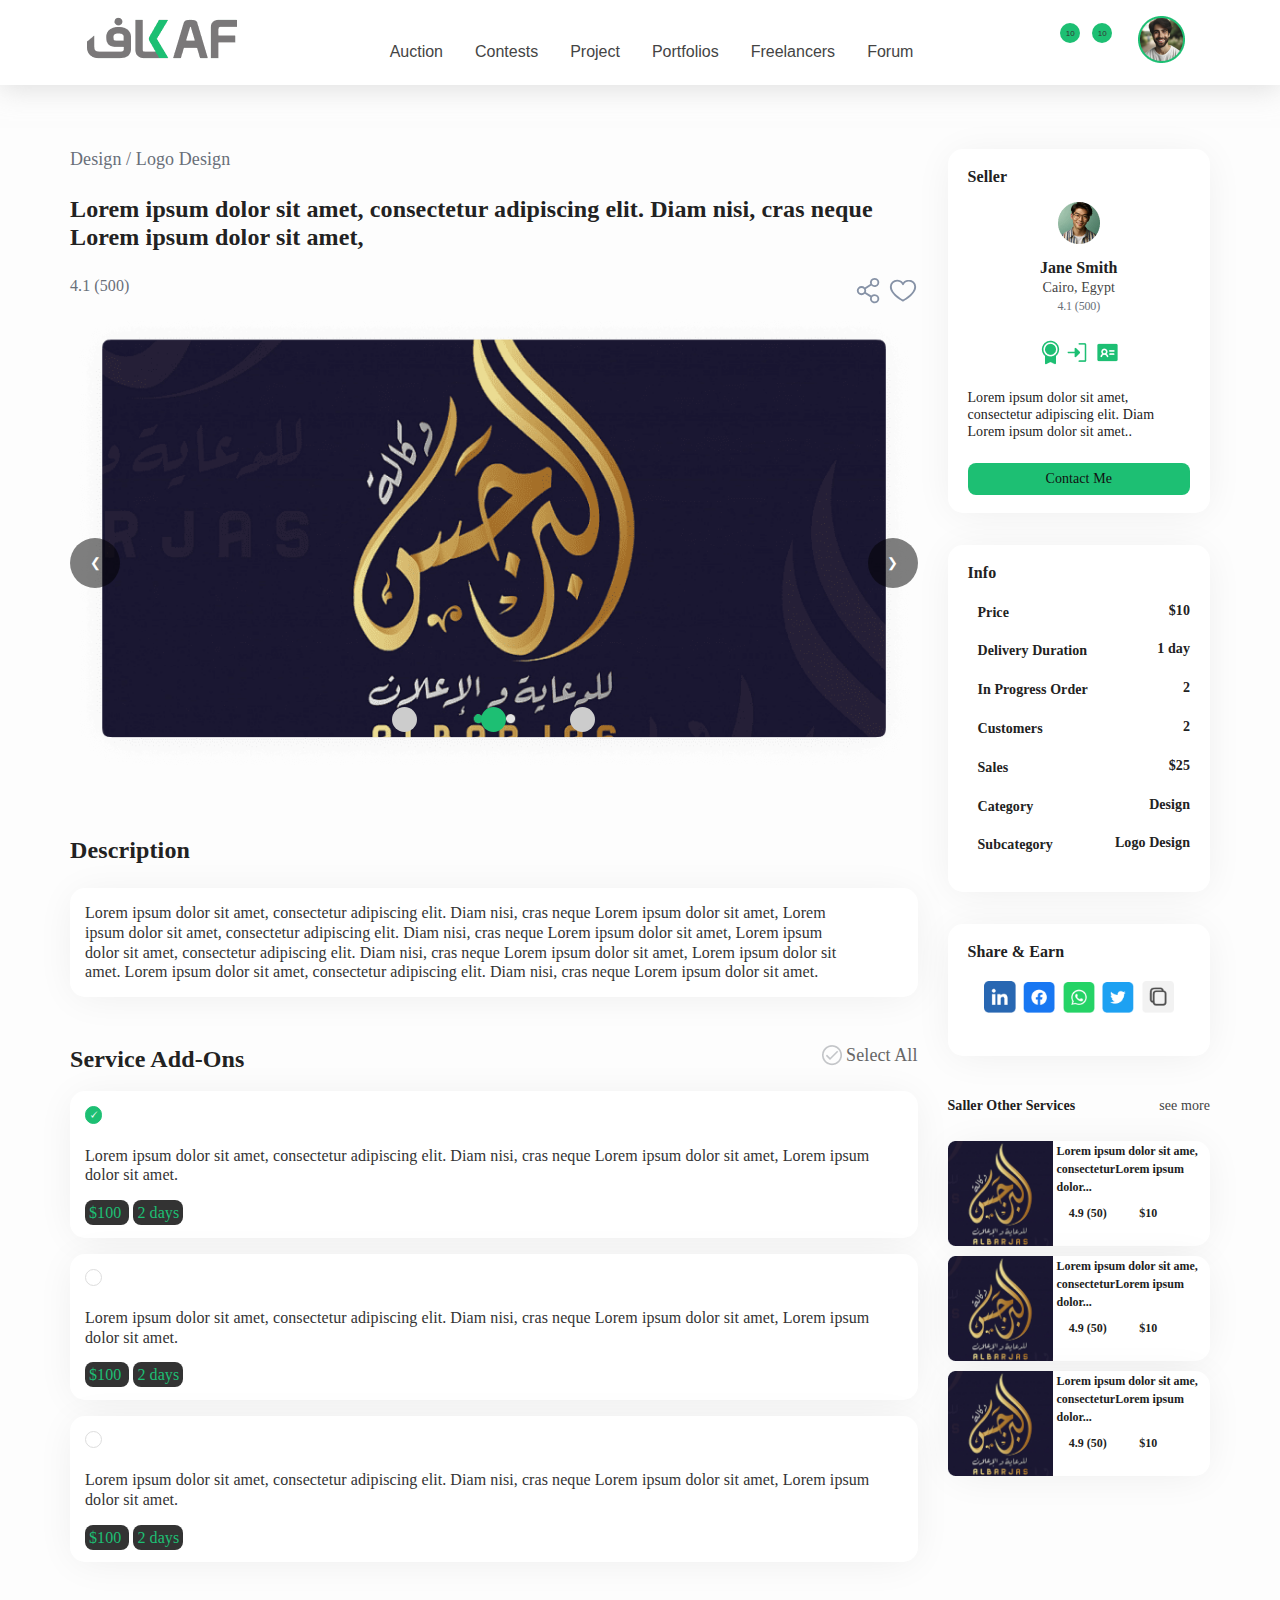
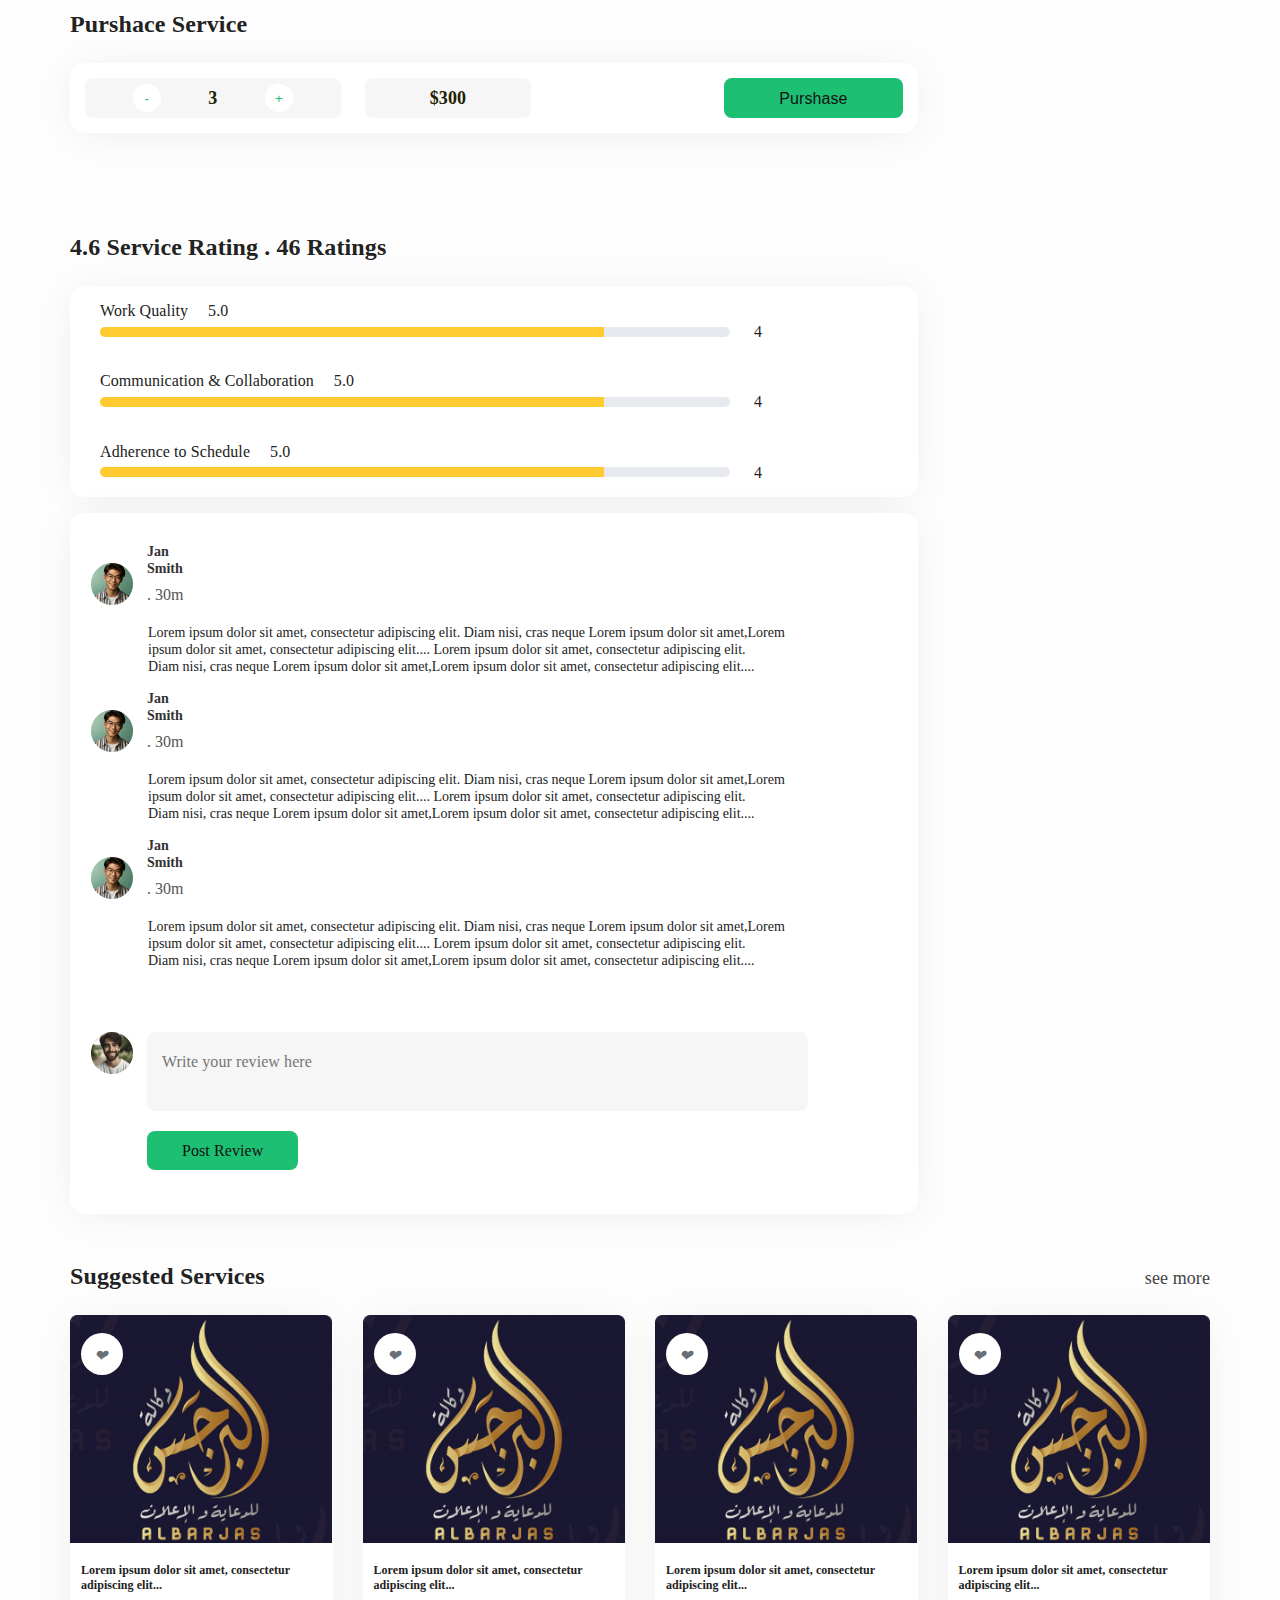
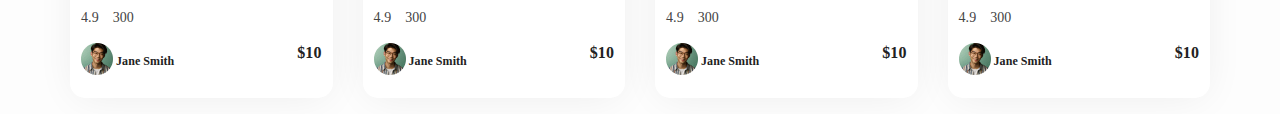
==== commit 5b287645: "Update index.html" ====
--- a/index.html
+++ b/index.html
@@ -9,7 +9,6 @@
     <meta name="viewport" content="width=device-width,initial-scale=1,width=device-width">
     <meta name="description" content="أنجز أعمالك عبر الإنترنت (الخدمات المصغرة | المشاريع | المسابقات)">
     <link rel="icon" sizes="256x256" href="./images/favicon.ico">
-    <link rel="stylesheet" href="https://cdnjs.cloudflare.com/ajax/libs/font-awesome/4.7.0/css/font-awesome.min.css">
     <link rel="stylesheet" href="./css/style.css">
     <link rel="stylesheet" href="./css/dark-theme.css">
 </head>
@@ -33,8 +32,8 @@
             <span class="bar"></span> <span class="bar"></span> </a>
         <div class="navbar-links">
             <ul>
-                <li class="active"> <i class="fa fa-shopping-cart "></i> <a title="Auction Page"
-                        href="./html/coming-soon.html"> Auction <span class="sr-only">(current)</span></a> </li>
+                <li class="active"> <i class="fa fa-star"></i> <a title="Auction Page" href="./html/coming-soon.html">
+                        Auction</a> </li>
                 <li> <i class="fa fa-star "></i> <a title="coming-soon Page" href="./html/coming-soon.html">Contests</a>
                 </li>
                 <li> <i class="fa fa-star "></i> <a title="coming-soon Page" href="./html/coming-soon.html">Project</a>
@@ -49,10 +48,10 @@
         </div>
         <div class="navbar-links-2">
             <ul>
-                <li class="chat"> <a title="coming-soon Page" href="./html/coming-soon.html"> <i
-                            class="fa fa-wechat"></i> <span>10</span> </a> </li>
+                <li class="chat"> <a title="coming-soon Page" href="./html/coming-soon.html"> <i class="fa fa-star"></i>
+                        <span>10</span> </a> </li>
                 <li class="notifications"> <a title="coming-soon Page" href="./html/coming-soon.html"> <i
-                            class="fa fa-bell-o"></i> <span>10</span> </a> </li>
+                            class="fa fa-star"></i> <span>10</span> </a> </li>
                 <li class="dropdown" onclick="dropDownMenuToggleFun()"> <a title="coming-soon Page" href="#"
                         class="dropdown-toggle" data-toggle="dropdown" role="button" aria-haspopup="true"
                         aria-expanded="false">
@@ -75,7 +74,7 @@
                             <ul class="toggle-theme-color">
                                 <li> <a title="coming-soon Page" href="./html/coming-soon.html"> <i
                                             class="fa fa-star"></i> Dark Mode </a> </li>
-                                <li id="dark-mode"> <i class="fa fa-circle"></i></li>
+                                <li id="dark-mode"> <i class="fa fa-star"></i></li>
                             </ul>
                         </li>
                         <li class="langs">
@@ -346,8 +345,8 @@
                                             src="./images/PosterAvatar.png" alt="seller-section-image"
                                             title="seller-section-image"> </picture> <br>
                                 </li>
-                                <li> <i class="fa fa-circle"></i> <i class="fa fa-circle-o"></i> <br> </li>
-                                <li> <b>Jane Smith</b> <i class="fa fa-circle"></i> <br> <i class="fa fa-circle"> </i>
+                                <li> <i class="fa fa-star"></i> <i class="fa fa-star"></i> <br> </li>
+                                <li> <b>Jane Smith</b> <i class="fa fa-star"></i> <br> <i class="fa fa-star"> </i>
                                     <span>Cairo, Egypt</span> <br>
                                 </li>
                                 <li class="rating-stars"> <i class="fa fa-star"></i> <i class="fa fa-star"></i> <i
@@ -377,11 +376,11 @@
                         </div>
                         <div class="box info"> <b>Info</b>
                             <ul>
-                                <li> <i class="fa fa-money	"> </i> <span>Price</span> </li>
+                                <li> <i class="fa fa-star"> </i> <span>Price</span> </li>
                                 <li> $10</li>
                             </ul>
                             <ul>
-                                <li> <i class="fa fa-clock-o"> </i> <span>Delivery Duration</span> </li>
+                                <li> <i class="fa fa-star"> </i> <span>Delivery Duration</span> </li>
                                 <li> 1 day</li>
                             </ul>
                             <ul>
@@ -389,19 +388,19 @@
                                 <li> 2</li>
                             </ul>
                             <ul>
-                                <li> <i class="fa fa-money	"> </i> <span>Customers </span> </li>
+                                <li> <i class="fa fa-star"> </i> <span>Customers </span> </li>
                                 <li> 2</li>
                             </ul>
                             <ul>
-                                <li> <i class="fa fa-money	"> </i> <span> Sales</span> </li>
+                                <li> <i class="fa fa-star"> </i> <span> Sales</span> </li>
                                 <li> $25</li>
                             </ul>
                             <ul>
-                                <li> <i class="fa fa-money"> </i> <span> Category</span> </li>
+                                <li> <i class="fa fa-star"> </i> <span> Category</span> </li>
                                 <li> Design</li>
                             </ul>
                             <ul>
-                                <li> <i class="fa fa-money"> </i> <span> Subcategory</span> </li>
+                                <li> <i class="fa fa-star"> </i> <span> Subcategory</span> </li>
                                 <li> Logo Design</li>
                             </ul>
                         </div>
@@ -449,8 +448,8 @@
                                             consecteturLorem ipsum dolor...</span>
                                         <ul>
                                             <li> <i class="fa fa-star"> </i> <span> 4.9 (50) </span> </li>
-                                            <li> <i class="fa fa-tag"> </i> <span>$10 </span> </li>
-                                            <li> <i class="fa fa-heart-o"></i> <i class="fa fa-heart"></i> </li>
+                                            <li> <i class="fa fa-star"> </i> <span>$10 </span> </li>
+                                            <li> <i class="fa fa-star"></i> <i class="fa fa-star"></i> </li>
                                         </ul>
                                     </div>
                                 </div>
@@ -464,8 +463,8 @@
                                             consecteturLorem ipsum dolor...</span>
                                         <ul>
                                             <li> <i class="fa fa-star"> </i> <span> 4.9 (50) </span> </li>
-                                            <li> <i class="fa fa-tag"> </i> <span>$10 </span> </li>
-                                            <li> <i class="fa fa-heart-o"></i> <i class="fa fa-heart"></i> </li>
+                                            <li> <i class="fa fa-star"> </i> <span>$10 </span> </li>
+                                            <li> <i class="fa fa-star"></i> <i class="fa fa-star"></i> </li>
                                         </ul>
                                     </div>
                                 </div>
@@ -479,8 +478,8 @@
                                             consecteturLorem ipsum dolor...</span>
                                         <ul>
                                             <li> <i class="fa fa-star"> </i> <span> 4.9 (50) </span> </li>
-                                            <li> <i class="fa fa-tag"> </i> <span>$10 </span> </li>
-                                            <li> <i class="fa fa-heart-o"></i> <i class="fa fa-heart"></i> </li>
+                                            <li> <i class="fa fa-star"> </i> <span>$10 </span> </li>
+                                            <li> <i class="fa fa-star"></i> <i class="fa fa-star"></i> </li>
                                         </ul>
                                     </div>
                                 </div>
@@ -505,13 +504,14 @@
                                     class="card-img-top img-responsive" src="./images/suggested-services.png"
                                     alt="Card image cap"> </picture>
                             <div class="card-body">
-                                <div class="favorite"> <i class="fa fa-heart-o	"></i> <i class="fa fa-heart	"></i>
+                                <div class="favorite"> <i class="fa fa-heart-o">&#x2764;</i> <i
+                                        class="fa fa-heart">&#x2764;</i>
                                 </div>
                                 <p class="card-title">Lorem ipsum dolor sit amet, consectetur adipiscing elit... </p>
                                 <div class="card-content">
                                     <ul>
                                         <li> <i class="fa fa-star"></i> <span> 4.9</span> </li>
-                                        <li> <i class="fa fa-shopping-cart	"> </i> <span> 300</span> </li>
+                                        <li> <i class="fa fa-star"> </i> <span> 300</span> </li>
                                     </ul>
                                     <ul>
                                         <li>
@@ -519,7 +519,7 @@
                                                     src="./images/PosterAvatar-sm.png" title="suggested-services-img"
                                                     alt="suggested-services-img"> </picture> <span> Jane Smith</span>
                                         </li>
-                                        <li> <i class="fa fa-tag"> </i> <span> $10</span> </li>
+                                        <li> <i class="fa fa-star"> </i> <span> $10</span> </li>
                                     </ul>
                                 </div>
                             </div>
@@ -531,13 +531,14 @@
                                     class="card-img-top img-responsive" src="./images/suggested-services.png"
                                     alt="Card image cap"> </picture>
                             <div class="card-body">
-                                <div class="favorite"> <i class="fa fa-heart-o	"></i> <i class="fa fa-heart	"></i>
+                                <div class="favorite"> <i class="fa fa-heart-o">&#x2764;</i> <i
+                                        class="fa fa-heart">&#x2764;</i>
                                 </div>
                                 <p class="card-title">Lorem ipsum dolor sit amet, consectetur adipiscing elit... </p>
                                 <div class="card-content">
                                     <ul>
                                         <li> <i class="fa fa-star"></i> <span> 4.9</span> </li>
-                                        <li> <i class="fa fa-shopping-cart	"> </i> <span> 300</span> </li>
+                                        <li> <i class="fa fa-star"> </i> <span> 300</span> </li>
                                     </ul>
                                     <ul>
                                         <li>
@@ -545,7 +546,7 @@
                                                     src="./images/PosterAvatar-sm.png" title="suggested-services-img"
                                                     alt="suggested-services-img"> </picture> <span> Jane Smith</span>
                                         </li>
-                                        <li> <i class="fa fa-tag"> </i> <span> $10</span> </li>
+                                        <li> <i class="fa fa-star"> </i> <span> $10</span> </li>
                                     </ul>
                                 </div>
                             </div>
@@ -557,13 +558,14 @@
                                     class="card-img-top img-responsive" src="./images/suggested-services.png"
                                     alt="Card image cap"> </picture>
                             <div class="card-body">
-                                <div class="favorite"> <i class="fa fa-heart-o	"></i> <i class="fa fa-heart	"></i>
+                                <div class="favorite"> <i class="fa fa-heart-o">&#x2764;</i> <i
+                                        class="fa fa-heart">&#x2764;</i>
                                 </div>
                                 <p class="card-title">Lorem ipsum dolor sit amet, consectetur adipiscing elit... </p>
                                 <div class="card-content">
                                     <ul>
                                         <li> <i class="fa fa-star"></i> <span> 4.9</span> </li>
-                                        <li> <i class="fa fa-shopping-cart	"> </i> <span> 300</span> </li>
+                                        <li> <i class="fa fa-star"> </i> <span> 300</span> </li>
                                     </ul>
                                     <ul>
                                         <li>
@@ -571,7 +573,7 @@
                                                     src="./images/PosterAvatar-sm.png" title="suggested-services-img"
                                                     alt="suggested-services-img"> </picture> <span> Jane Smith</span>
                                         </li>
-                                        <li> <i class="fa fa-tag"> </i> <span> $10</span> </li>
+                                        <li> <i class="fa fa-star"> </i> <span> $10</span> </li>
                                     </ul>
                                 </div>
                             </div>
@@ -583,13 +585,14 @@
                                     class="card-img-top img-responsive" src="./images/suggested-services.png"
                                     alt="Card image cap"> </picture>
                             <div class="card-body">
-                                <div class="favorite"> <i class="fa fa-heart-o	"></i> <i class="fa fa-heart	"></i>
+                                <div class="favorite"> <i class="fa fa-heart-o">&#x2764;</i> <i
+                                        class="fa fa-heart">&#x2764;</i>
                                 </div>
                                 <p class="card-title">Lorem ipsum dolor sit amet, consectetur adipiscing elit... </p>
                                 <div class="card-content">
                                     <ul>
                                         <li> <i class="fa fa-star"></i> <span> 4.9</span> </li>
-                                        <li> <i class="fa fa-shopping-cart	"> </i> <span> 300</span> </li>
+                                        <li> <i class="fa fa-star"> </i> <span> 300</span> </li>
                                     </ul>
                                     <ul>
                                         <li>
@@ -597,7 +600,7 @@
                                                     src="./images/PosterAvatar-sm.png" title="suggested-services-img"
                                                     alt="suggested-services-img"> </picture> <span> Jane Smith</span>
                                         </li>
-                                        <li> <i class="fa fa-tag"> </i> <span> $10</span> </li>
+                                        <li> <i class="fa fa-star"> </i> <span> $10</span> </li>
                                     </ul>
                                 </div>
                             </div>
--- a/css/style.css
+++ b/css/style.css
@@ -168,6 +168,10 @@
     border-bottom: 2px solid #fff;
     box-shadow: 0px 4px 26px rgba(200, 200, 200, 0.55);
 }
+.md-hidden 
+{
+    display: none;
+}
 
 .brand-title {
     font-size: 2rem;
@@ -202,10 +206,12 @@
     position: relative;
     top: 10px;
 }
+
 .brand-title .logo {
     width: 150px;
-    height: auto; 
-}
+    height: auto;
+}
+
 .navbar .navbar-links li {
     display: flex;
     flex-direction: column;
@@ -1558,6 +1564,15 @@
 }
 
 @media only screen and (max-width: 767px) {
+    .md-hidden 
+    {
+        display: block;
+        width: 48px;
+    }
+    .xs-hidden
+    {
+        display: none;
+    }
     .boxes .last-box section .img-container .other-service-content span {
         font-size: 10px;
     }
@@ -1735,8 +1750,3 @@
         float: right;
     }
 }
-@media (min-resolution: 2dppx) {
-    .brand-title .logo {
-        width: 150px; /* Set the width of the image for high-resolution screens */
-    }
-}
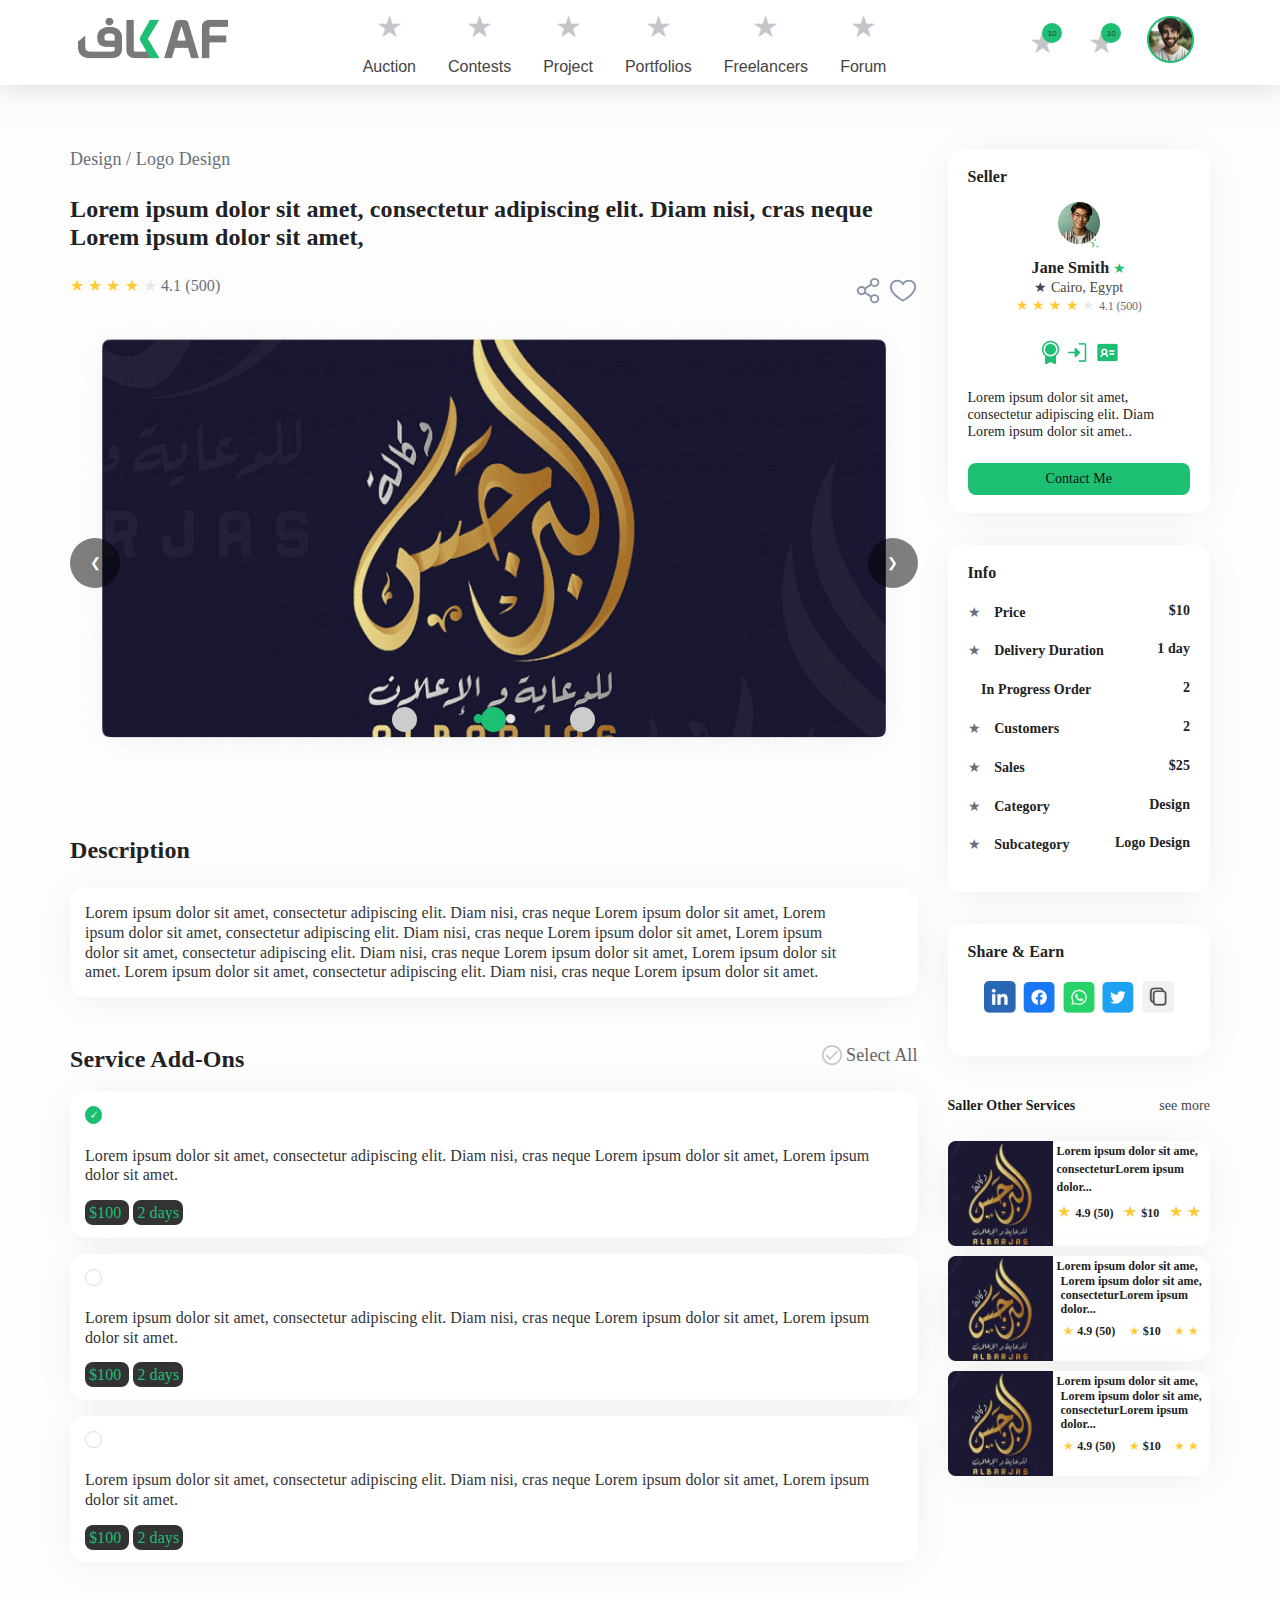
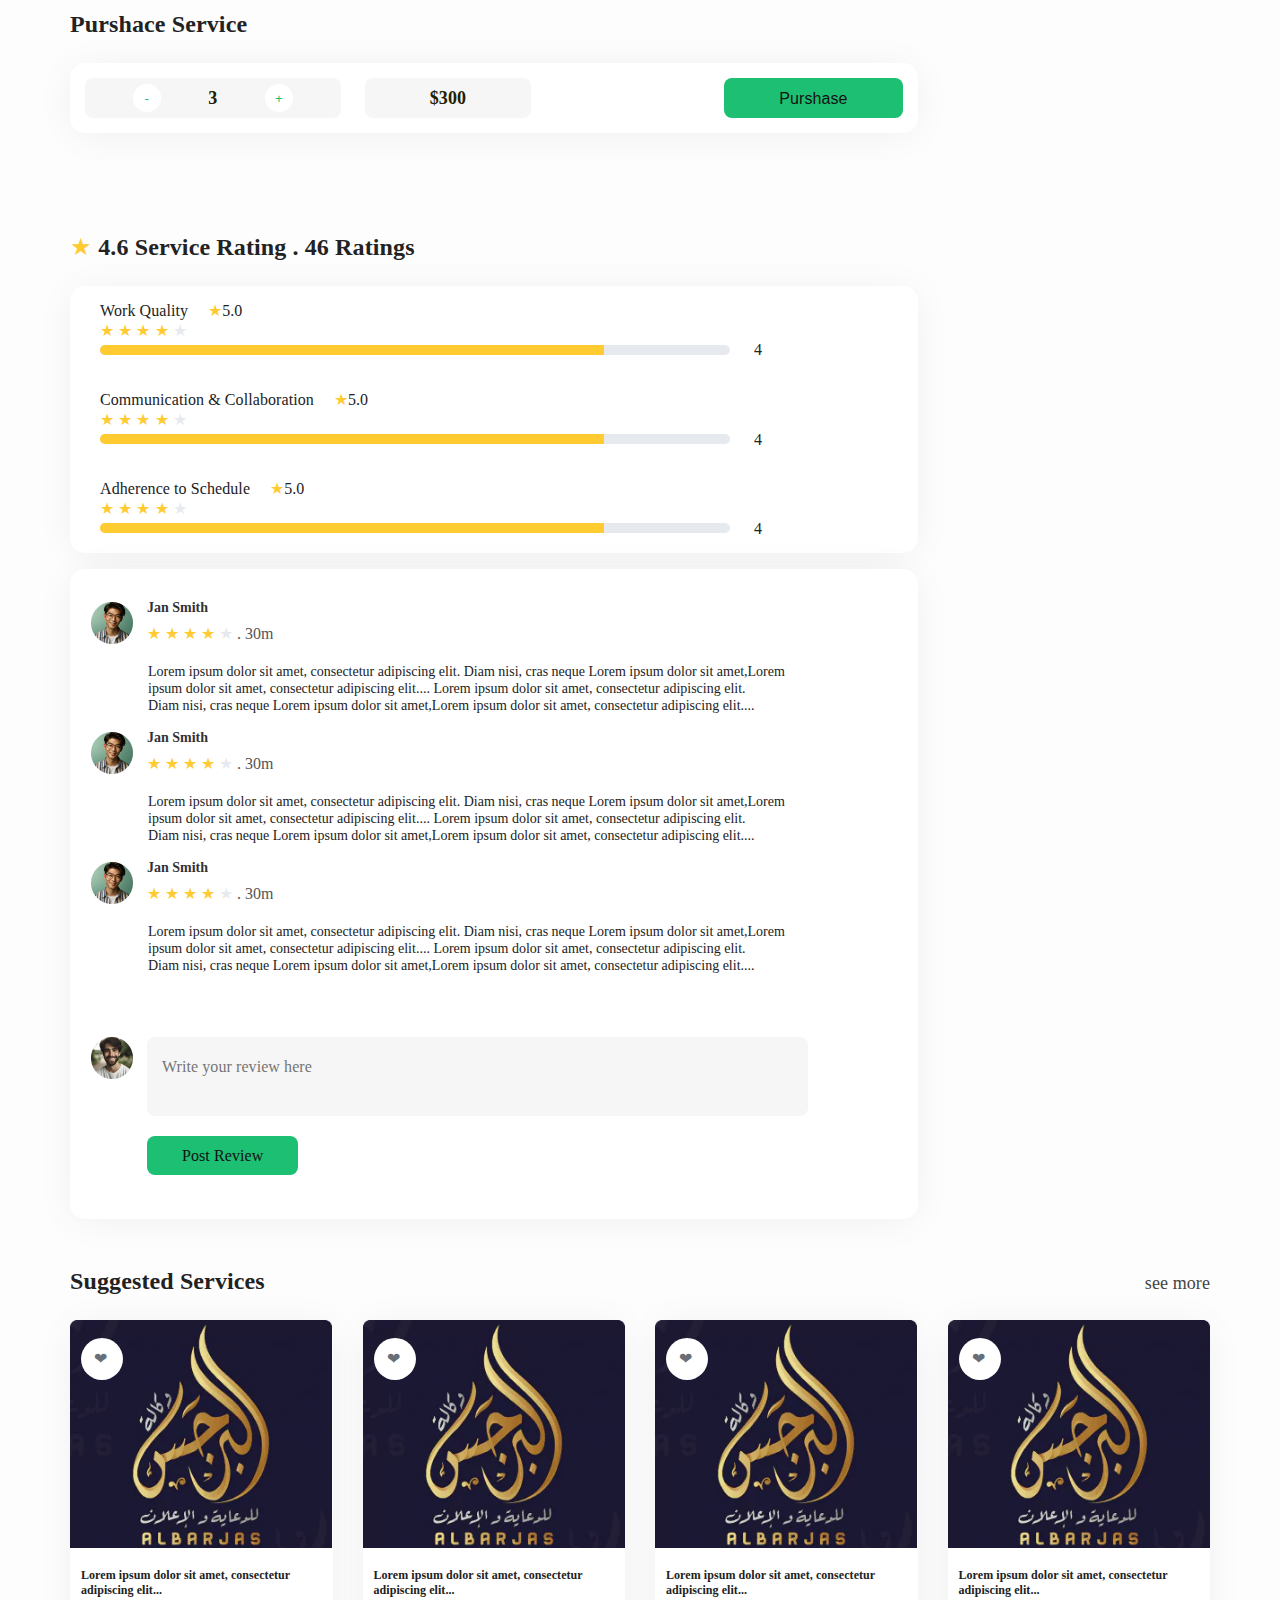
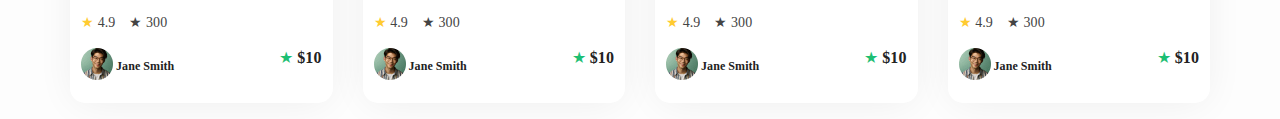
==== commit dcd2fad4: "Update index.html" ====
--- a/index.html
+++ b/index.html
@@ -441,9 +441,11 @@
                             </div>
                             <section>
                                 <div class="img-container">
-                                    <picture type="image/webp" srcset="./images/service-image-sm.webp"> <img
-                                            src="./images/service-image-sm.png" title="agancy img"
-                                            alt="service-image-sm"> </picture>
+                                    <picture>
+                                        <source type="image/webp" srcset="./images/service-image-sm.webp">
+                                        <img src="./images/service-image-sm.png" title="agency img"
+                                            alt="service-image-sm">
+                                    </picture>
                                     <div class="other-service-content"> <span>Lorem ipsum dolor sit ame,
                                             consecteturLorem ipsum dolor...</span>
                                         <ul>
@@ -456,33 +458,39 @@
                             </section>
                             <section>
                                 <div class="img-container">
-                                    <picture type="image/webp" srcset="./images/service-image-sm.webp"> <img
-                                            src="./images/service-image-sm.png" title="agancy img"
-                                            alt="service-image-sm"> </picture>
+                                    <picture>
+                                        <source type="image/webp" srcset="./images/service-image-sm.webp">
+                                        <img src="./images/service-image-sm.png" title="agency img"
+                                            alt="service-image-sm">
+                                    </picture>
                                     <div class="other-service-content"> <span>Lorem ipsum dolor sit ame,
-                                            consecteturLorem ipsum dolor...</span>
-                                        <ul>
-                                            <li> <i class="fa fa-star"> </i> <span> 4.9 (50) </span> </li>
-                                            <li> <i class="fa fa-star"> </i> <span>$10 </span> </li>
-                                            <li> <i class="fa fa-star"></i> <i class="fa fa-star"></i> </li>
-                                        </ul>
-                                    </div>
-                                </div>
+                                            <div class="other-service-content"> <span>Lorem ipsum dolor sit ame,
+                                                    consecteturLorem ipsum dolor...</span>
+                                                <ul>
+                                                    <li> <i class="fa fa-star"> </i> <span> 4.9 (50) </span> </li>
+                                                    <li> <i class="fa fa-star"> </i> <span>$10 </span> </li>
+                                                    <li> <i class="fa fa-star"></i> <i class="fa fa-star"></i> </li>
+                                                </ul>
+                                            </div>
+                                    </div>
                             </section>
                             <section>
                                 <div class="img-container">
-                                    <picture type="image/webp" srcset="./images/service-image-sm.webp"> <img
-                                            src="./images/service-image-sm.png" title="agancy img"
-                                            alt="service-image-sm"> </picture>
+                                    <picture>
+                                        <source type="image/webp" srcset="./images/service-image-sm.webp">
+                                        <img src="./images/service-image-sm.png" title="agency img"
+                                            alt="service-image-sm">
+                                    </picture>
                                     <div class="other-service-content"> <span>Lorem ipsum dolor sit ame,
-                                            consecteturLorem ipsum dolor...</span>
-                                        <ul>
-                                            <li> <i class="fa fa-star"> </i> <span> 4.9 (50) </span> </li>
-                                            <li> <i class="fa fa-star"> </i> <span>$10 </span> </li>
-                                            <li> <i class="fa fa-star"></i> <i class="fa fa-star"></i> </li>
-                                        </ul>
-                                    </div>
-                                </div>
+                                            <div class="other-service-content"> <span>Lorem ipsum dolor sit ame,
+                                                    consecteturLorem ipsum dolor...</span>
+                                                <ul>
+                                                    <li> <i class="fa fa-star"> </i> <span> 4.9 (50) </span> </li>
+                                                    <li> <i class="fa fa-star"> </i> <span>$10 </span> </li>
+                                                    <li> <i class="fa fa-star"></i> <i class="fa fa-star"></i> </li>
+                                                </ul>
+                                            </div>
+                                    </div>
                             </section>
                         </div>
                     </div>
@@ -500,9 +508,42 @@
                 <div class="cards">
                     <div class="col-xs-12 col-lg-3">
                         <div class="card">
-                            <picture type="image/webp" srcset="./images/suggested-services.webp"> <img
-                                    class="card-img-top img-responsive" src="./images/suggested-services.png"
-                                    alt="Card image cap"> </picture>
+                            <picture>
+                                <source type="image/webp" srcset="./images/suggested-services.webp">
+                                <img class="card-img-top img-responsive" src="./images/suggested-services.png"
+                                    alt="Card image cap">
+                            </picture>
+
+                            <div class="card-body">
+                                <div class="favorite"> <i class="fa fa-heart-o">&#x2764;</i> <i
+                                        class="fa fa-heart">&#x2764;</i>
+                                </div>
+                                <p class="card-title">Lorem ipsum dolor sit amet, consectetur adipiscing elit... </p>
+                                <div class="card-content">
+                                    <ul>
+                                        <li> <i class="fa fa-star"></i> <span> 4.9</span> </li>
+                                        <li> <i class="fa fa-star"> </i> <span> 300</span> </li>
+                                    </ul>
+                                    <ul>
+                                        <li>
+                                            <picture type="image/webp" srcset="./images/PosterAvatar-sm.webp"> <img
+                                                    src="./images/PosterAvatar-sm.png" title="suggested-services-img"
+                                                    alt="suggested-services-img"> </picture>
+                                            <span> Jane Smith</span>
+                                        </li>
+                                        <li> <i class="fa fa-star"> </i> <span> $10</span> </li>
+                                    </ul>
+                                </div>
+                            </div>
+                        </div>
+                    </div>
+                    <div class="col-xs-12 col-lg-3">
+                        <div class="card">
+                            <picture>
+                                <source type="image/webp" srcset="./images/suggested-services.webp">
+                                <img class="card-img-top img-responsive" src="./images/suggested-services.png"
+                                    alt="Card image cap">
+                            </picture>
                             <div class="card-body">
                                 <div class="favorite"> <i class="fa fa-heart-o">&#x2764;</i> <i
                                         class="fa fa-heart">&#x2764;</i>
@@ -527,9 +568,11 @@
                     </div>
                     <div class="col-xs-12 col-lg-3">
                         <div class="card">
-                            <picture type="image/webp" srcset="./images/suggested-services.webp"> <img
-                                    class="card-img-top img-responsive" src="./images/suggested-services.png"
-                                    alt="Card image cap"> </picture>
+                            <picture>
+                                <source type="image/webp" srcset="./images/suggested-services.webp">
+                                <img class="card-img-top img-responsive" src="./images/suggested-services.png"
+                                    alt="Card image cap">
+                            </picture>
                             <div class="card-body">
                                 <div class="favorite"> <i class="fa fa-heart-o">&#x2764;</i> <i
                                         class="fa fa-heart">&#x2764;</i>
@@ -554,36 +597,11 @@
                     </div>
                     <div class="col-xs-12 col-lg-3">
                         <div class="card">
-                            <picture type="image/webp" srcset="./images/suggested-services.webp"> <img
-                                    class="card-img-top img-responsive" src="./images/suggested-services.png"
-                                    alt="Card image cap"> </picture>
-                            <div class="card-body">
-                                <div class="favorite"> <i class="fa fa-heart-o">&#x2764;</i> <i
-                                        class="fa fa-heart">&#x2764;</i>
-                                </div>
-                                <p class="card-title">Lorem ipsum dolor sit amet, consectetur adipiscing elit... </p>
-                                <div class="card-content">
-                                    <ul>
-                                        <li> <i class="fa fa-star"></i> <span> 4.9</span> </li>
-                                        <li> <i class="fa fa-star"> </i> <span> 300</span> </li>
-                                    </ul>
-                                    <ul>
-                                        <li>
-                                            <picture type="image/webp" srcset="./images/PosterAvatar-sm.webp"> <img
-                                                    src="./images/PosterAvatar-sm.png" title="suggested-services-img"
-                                                    alt="suggested-services-img"> </picture> <span> Jane Smith</span>
-                                        </li>
-                                        <li> <i class="fa fa-star"> </i> <span> $10</span> </li>
-                                    </ul>
-                                </div>
-                            </div>
-                        </div>
-                    </div>
-                    <div class="col-xs-12 col-lg-3">
-                        <div class="card">
-                            <picture type="image/webp" srcset="./images/suggested-services.webp"> <img
-                                    class="card-img-top img-responsive" src="./images/suggested-services.png"
-                                    alt="Card image cap"> </picture>
+                            <picture>
+                                <source type="image/webp" srcset="./images/suggested-services.webp">
+                                <img class="card-img-top img-responsive" src="./images/suggested-services.png"
+                                    alt="Card image cap">
+                            </picture>
                             <div class="card-body">
                                 <div class="favorite"> <i class="fa fa-heart-o">&#x2764;</i> <i
                                         class="fa fa-heart">&#x2764;</i>
--- a/css/style.css
+++ b/css/style.css
@@ -44,6 +44,19 @@
 
 body {
     background-color: #FDFDFD;
+}
+
+.fa {
+    display: inline-block;
+    font: normal normal normal 14px/1 FontAwesome;
+    font-size: inherit;
+    text-rendering: auto;
+    -webkit-font-smoothing: antialiased;
+    -moz-osx-font-smoothing: grayscale
+}
+
+.fa-star:before {
+    content: "\2605";
 }
 
 /*preloader*/
@@ -168,8 +181,8 @@
     border-bottom: 2px solid #fff;
     box-shadow: 0px 4px 26px rgba(200, 200, 200, 0.55);
 }
-.md-hidden 
-{
+
+.md-hidden {
     display: none;
 }
 
@@ -1564,15 +1577,15 @@
 }
 
 @media only screen and (max-width: 767px) {
-    .md-hidden 
-    {
+    .md-hidden {
         display: block;
         width: 48px;
     }
-    .xs-hidden
-    {
+
+    .xs-hidden {
         display: none;
     }
+
     .boxes .last-box section .img-container .other-service-content span {
         font-size: 10px;
     }
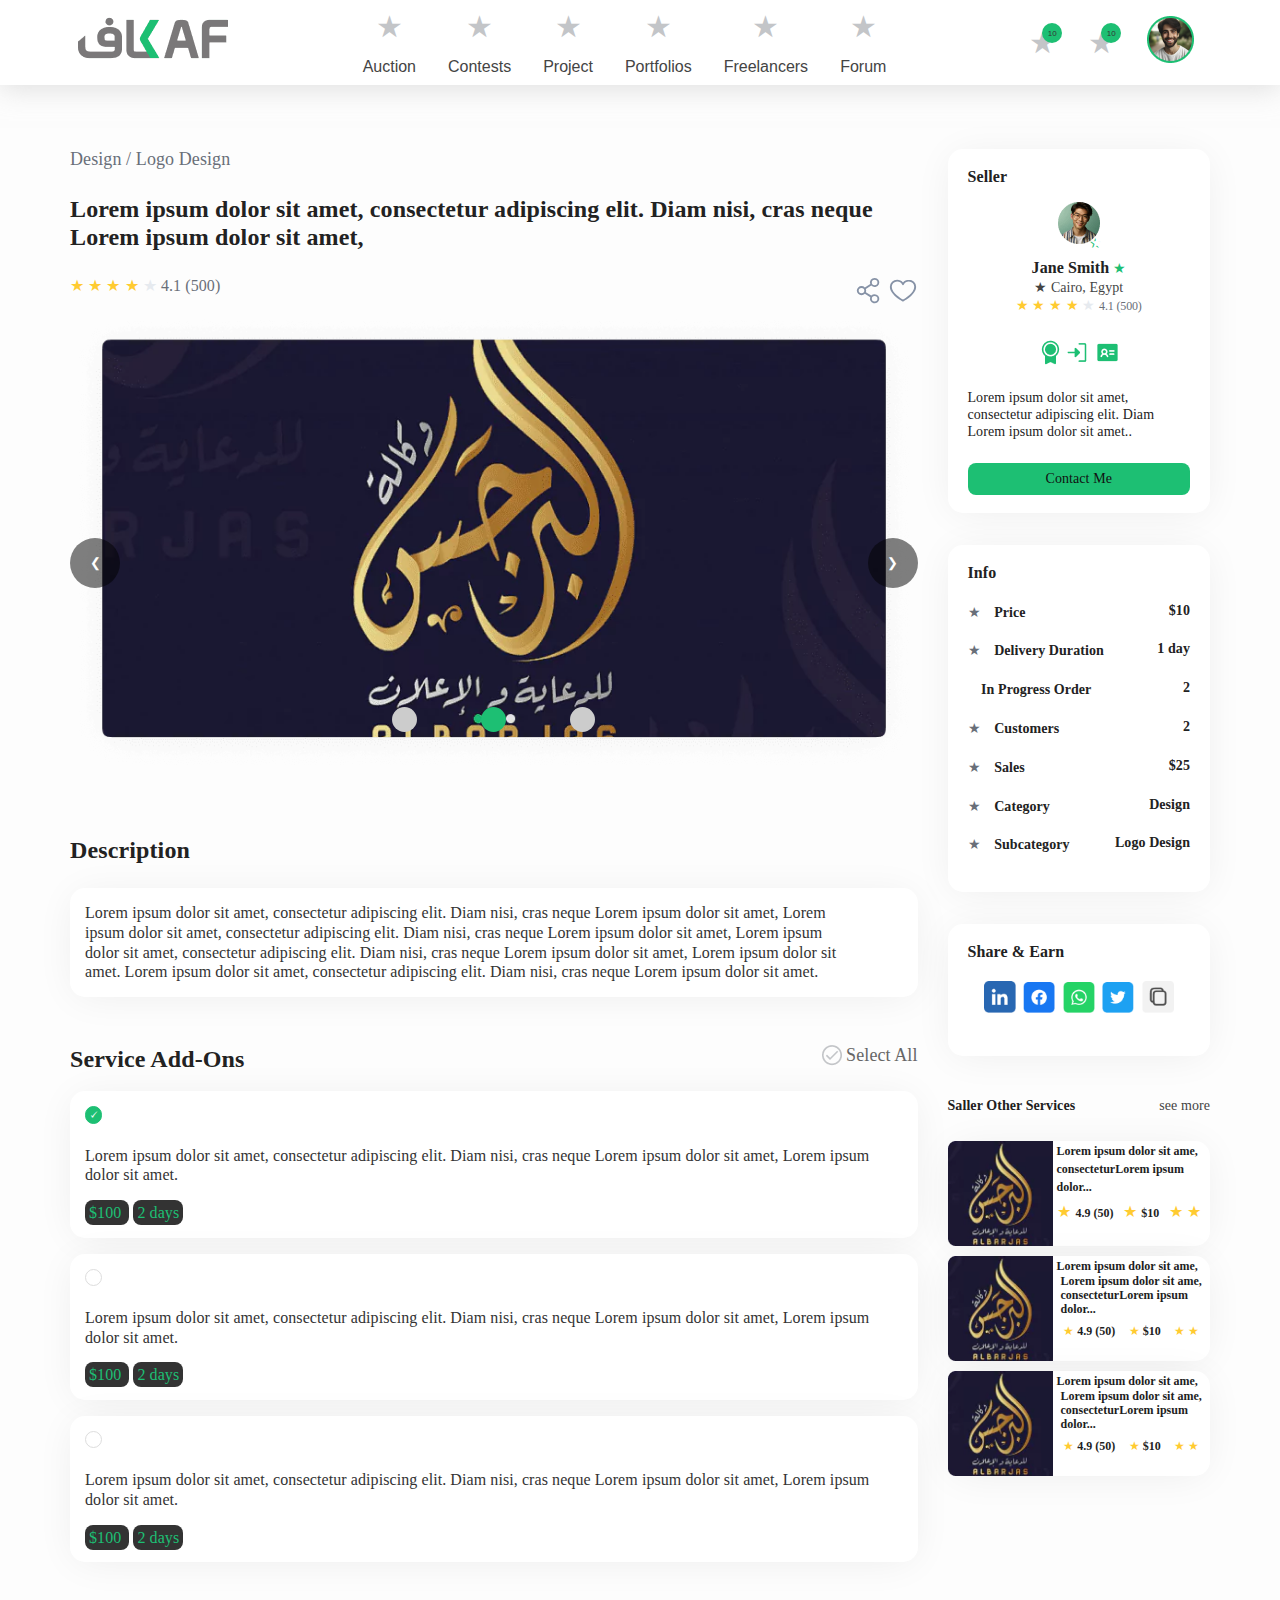
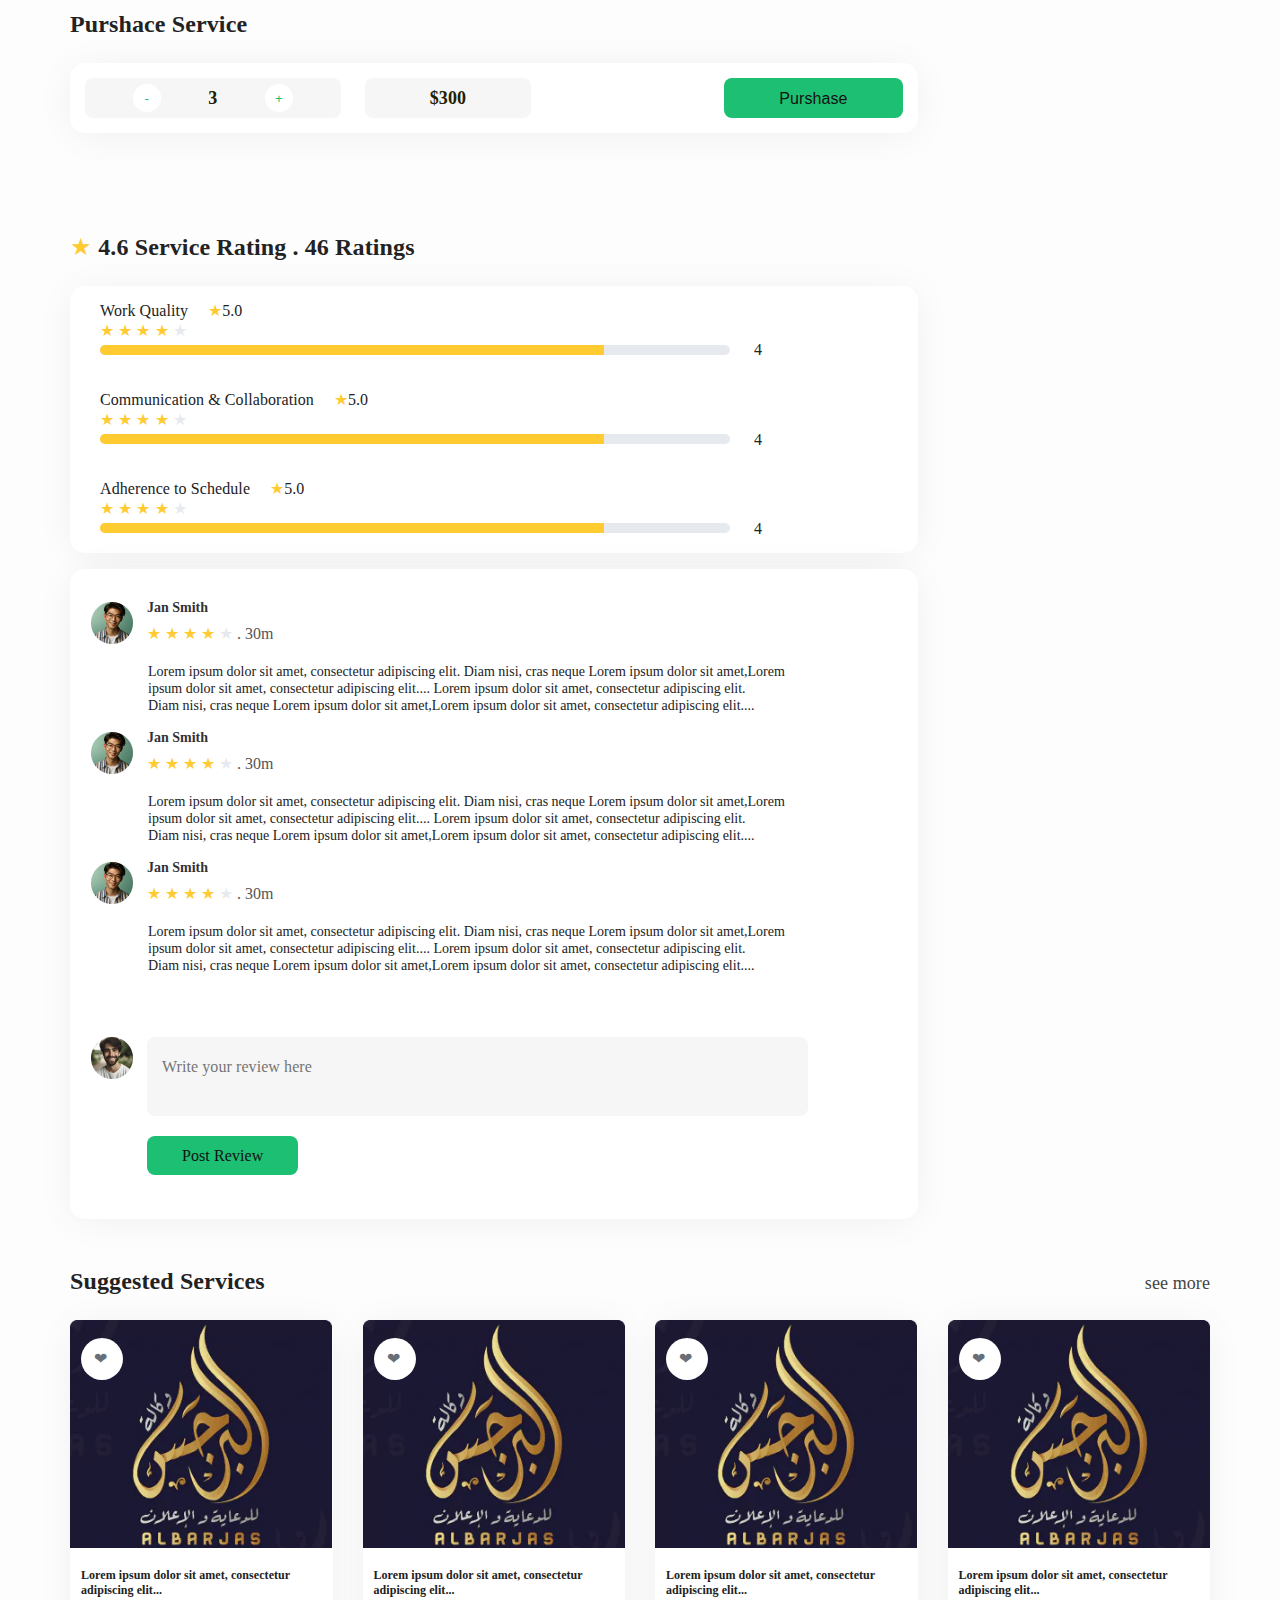
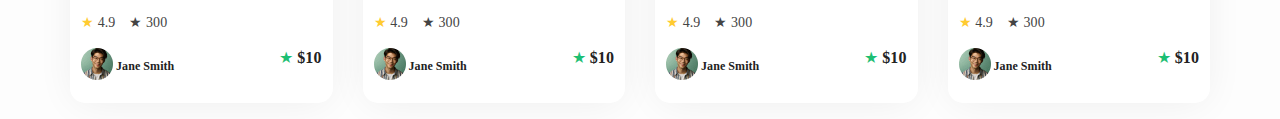
==== commit 220b48e3: "Update index.html" ====
--- a/index.html
+++ b/index.html
@@ -121,12 +121,27 @@
                         </div>
                         <div class="carousel" role="region" aria-label="Image Slider">
                             <div class="slides" role="list">
-                                <div class="slide" role="listitem"><img src="./images/service-section-img.png"
-                                        alt="service-section-img" title="service-section-img"></div>
-                                <div class="slide" role="listitem"><img src="./images/service-section-img.png"
-                                        alt="service-section-img" title="service-section-img"></div>
-                                <div class="slide" role="listitem"><img src="./images/service-section-img.png"
-                                        alt="service-section-img" title="service-section-img"></div>
+                                <div class="slide" role="listitem">
+                                    <picture>
+                                        <source type="image/webp" srcset="./images/service-section-img.webp">
+                                        <img src="./images/service-section-img.png" alt="service-section-img"
+                                            title="service-section-img">
+                                    </picture>
+                                </div>
+                                <div class="slide" role="listitem">
+                                    <picture>
+                                        <source type="image/webp" srcset="./images/service-section-img.webp">
+                                        <img src="./images/service-section-img.png" alt="service-section-img"
+                                            title="service-section-img">
+                                    </picture>
+                                </div>
+                                <div class="slide" role="listitem">
+                                    <picture>
+                                        <source type="image/webp" srcset="./images/service-section-img.webp">
+                                        <img src="./images/service-section-img.png" alt="service-section-img"
+                                            title="service-section-img">
+                                    </picture>
+                                </div>
                             </div> <button class="prev" aria-label="Previous">&#10094;</button> <button class="next"
                                 aria-label="Next">&#10095;</button>
                             <div class="points" role="navigation" aria-label="Slider Navigation"> <span class="point"
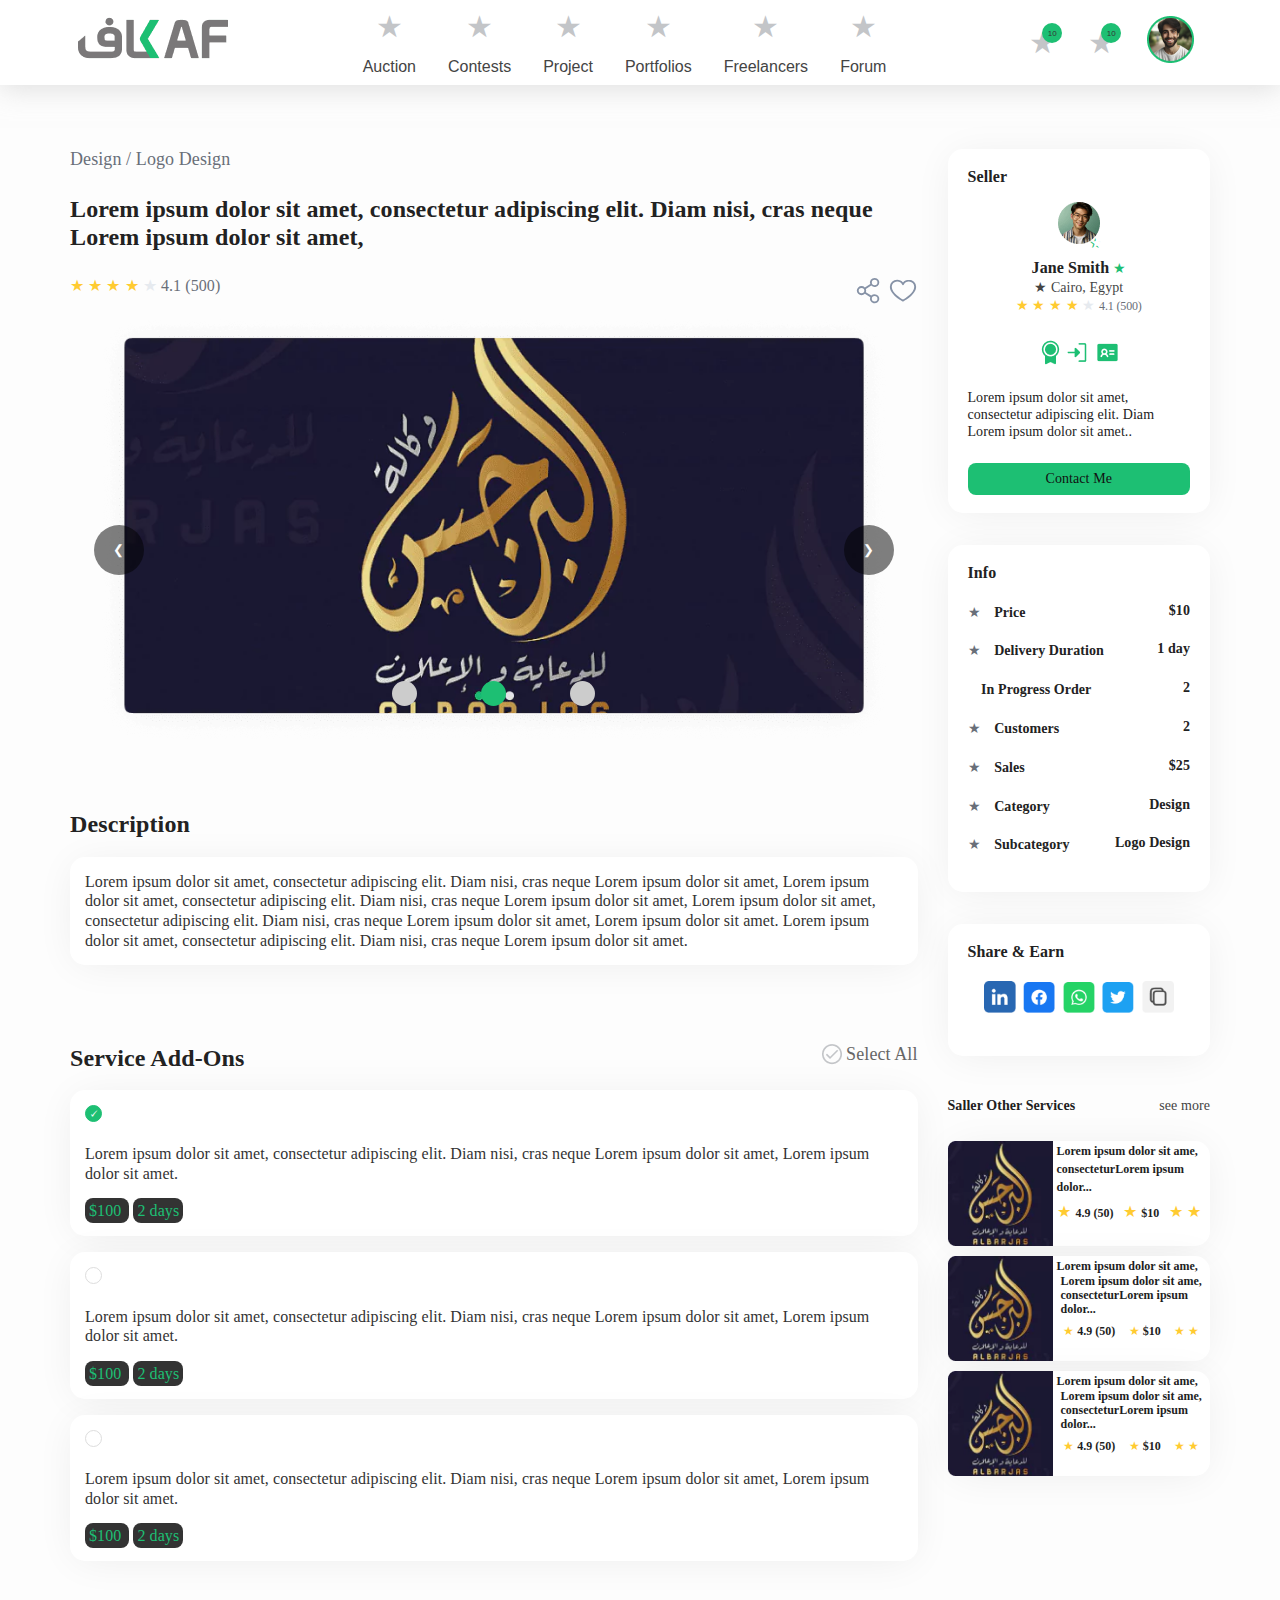
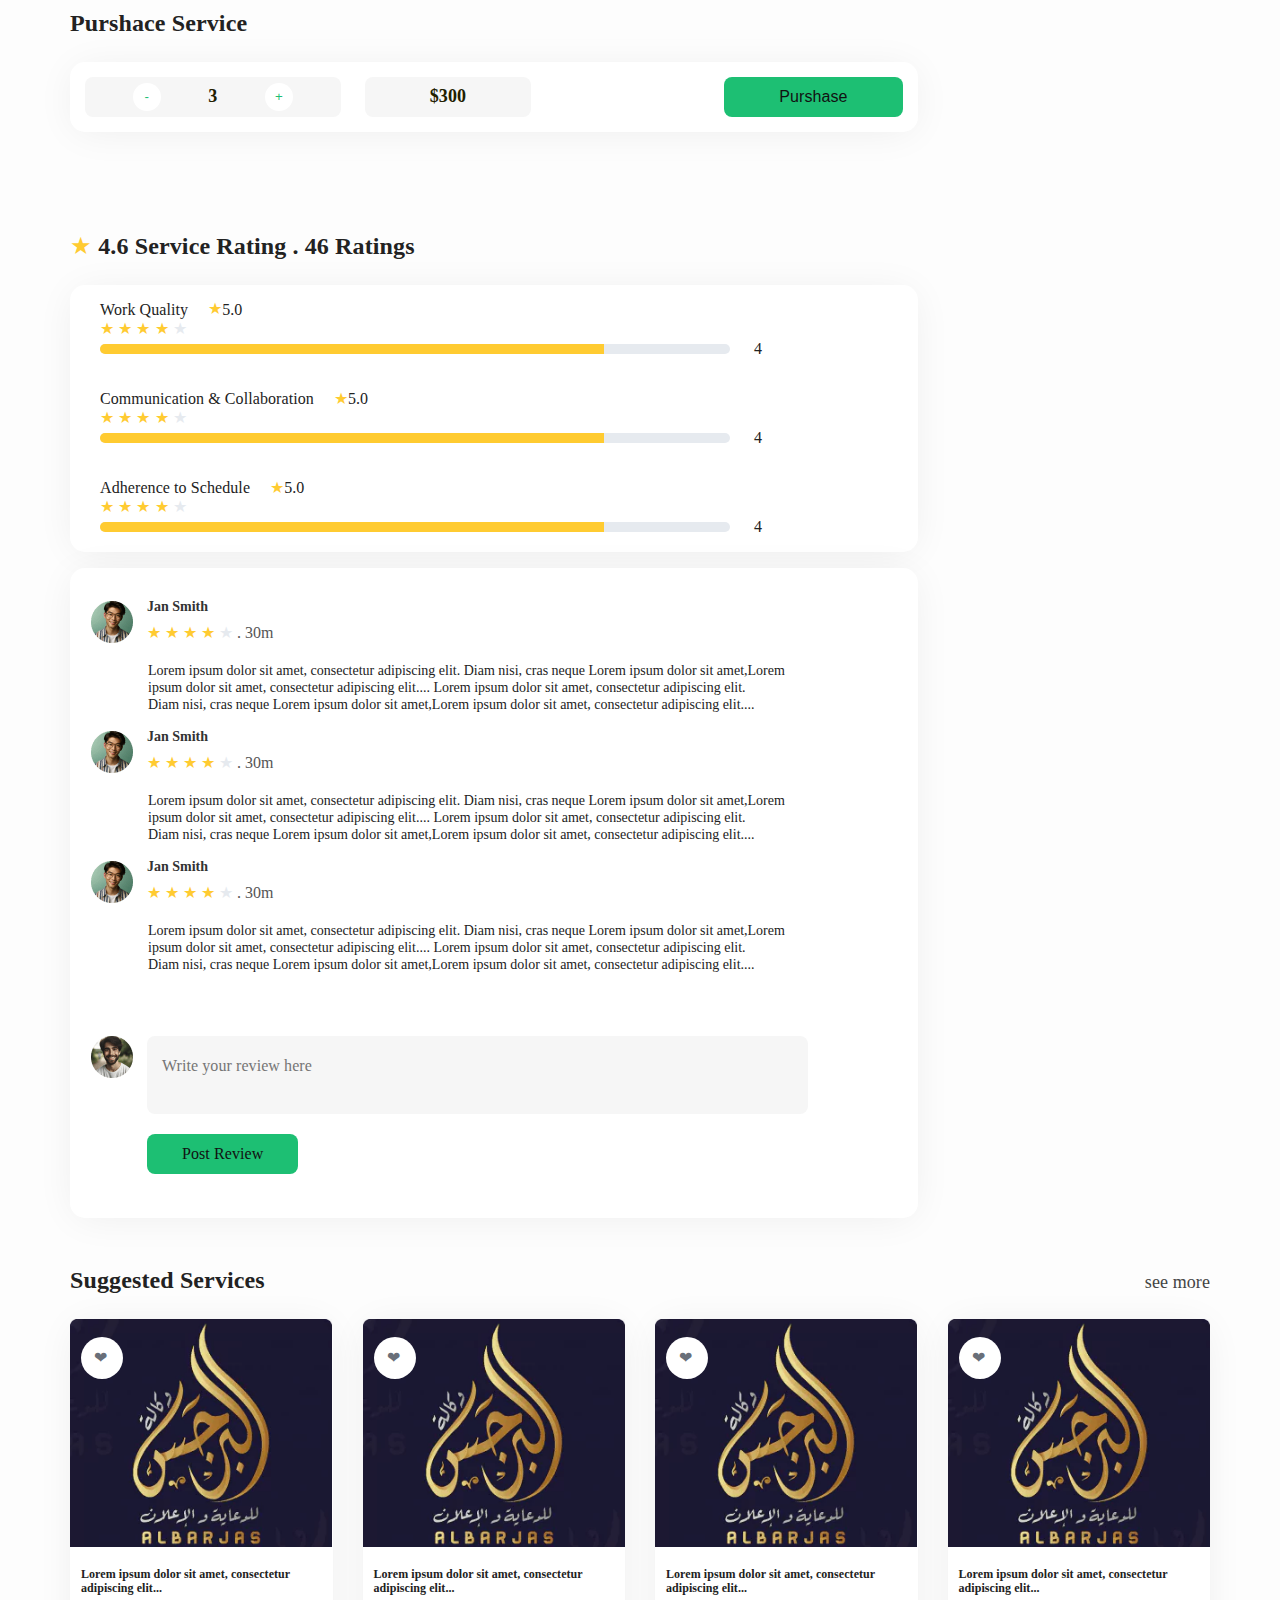
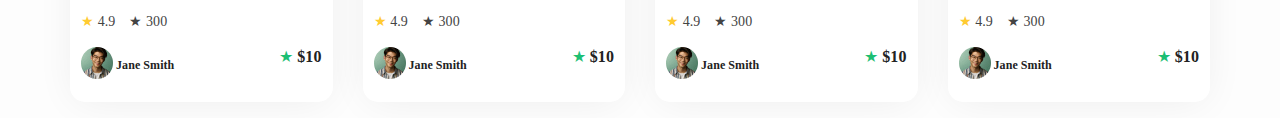
==== commit 4595f5ba: "Update index.html" ====
--- a/index.html
+++ b/index.html
@@ -74,7 +74,7 @@
                             <ul class="toggle-theme-color">
                                 <li> <a title="coming-soon Page" href="./html/coming-soon.html"> <i
                                             class="fa fa-star"></i> Dark Mode </a> </li>
-                                <li id="dark-mode"> <i class="fa fa-star"></i></li>
+                                <li id="dark-mode"> <i class="fa fa-circle"></i></li>
                             </ul>
                         </li>
                         <li class="langs">
@@ -119,45 +119,51 @@
                                 </li>
                             </ul>
                         </div>
-                        <div class="carousel" role="region" aria-label="Image Slider">
-                            <div class="slides" role="list">
-                                <div class="slide" role="listitem">
-                                    <picture>
-                                        <source type="image/webp" srcset="./images/service-section-img.webp">
-                                        <img src="./images/service-section-img.png" alt="service-section-img"
-                                            title="service-section-img">
-                                    </picture>
-                                </div>
-                                <div class="slide" role="listitem">
-                                    <picture>
-                                        <source type="image/webp" srcset="./images/service-section-img.webp">
-                                        <img src="./images/service-section-img.png" alt="service-section-img"
-                                            title="service-section-img">
-                                    </picture>
-                                </div>
-                                <div class="slide" role="listitem">
-                                    <picture>
-                                        <source type="image/webp" srcset="./images/service-section-img.webp">
-                                        <img src="./images/service-section-img.png" alt="service-section-img"
-                                            title="service-section-img">
-                                    </picture>
-                                </div>
-                            </div> <button class="prev" aria-label="Previous">&#10094;</button> <button class="next"
-                                aria-label="Next">&#10095;</button>
-                            <div class="points" role="navigation" aria-label="Slider Navigation"> <span class="point"
-                                    role="button" tabindex="0" id="alb1" aria-label="Slide 1"></span> <span
-                                    class="point" role="button" tabindex="0" id="alb2" aria-label="Slide 2"></span>
-                                <span class="point" role="button" tabindex="0" id="alb3" aria-label="Slide 3"></span>
+                        <div class="carousel-container">
+                            <div class="carousel" role="region" aria-label="Image Slider">
+                                <div class="slides" role="list">
+                                    <div class="slide" role="listitem" style="display: none;">
+                                        <picture>
+                                            <source type="image/webp" srcset="./images/service-section-img.webp">
+                                            <img src="./images/service-section-img.png" alt="service-section-img"
+                                                title="service-section-img">
+                                        </picture>
+                                    </div>
+                                    <div class="slide" role="listitem" style="display: block;">
+                                        <picture>
+                                            <source type="image/webp" srcset="./images/service-section-img.webp">
+                                            <img src="./images/service-section-img.png" alt="service-section-img"
+                                                title="service-section-img">
+                                        </picture>
+                                    </div>
+                                    <div class="slide" role="listitem" style="display: none;">
+                                        <picture>
+                                            <source type="image/webp" srcset="./images/service-section-img.webp">
+                                            <img src="./images/service-section-img.png" alt="service-section-img"
+                                                title="service-section-img">
+                                        </picture>
+                                    </div>
+                                </div> <button class="prev" aria-label="Previous">❮</button> <button class="next"
+                                    aria-label="Next">❯</button>
+                                <div class="points" role="navigation" aria-label="Slider Navigation"> <span
+                                        class="point" role="button" tabindex="0" id="alb1" aria-label="Slide 1"></span>
+                                    <span class="point active" role="button" tabindex="0" id="alb2"
+                                        aria-label="Slide 2"></span>
+                                    <span class="point" role="button" tabindex="0" id="alb3"
+                                        aria-label="Slide 3"></span>
+                                </div>
                             </div>
                         </div>
-                        <div class="description"> <b>Description</b>
+                        <div class="description">
+                            <b>Description</b>
+                            </br></br>
                             <p class="description-content"> Lorem ipsum dolor sit amet, consectetur adipiscing elit.
                                 Diam nisi, cras neque Lorem ipsum dolor sit amet, Lorem ipsum dolor sit amet,
                                 consectetur adipiscing elit. Diam nisi, cras neque Lorem ipsum dolor sit amet, Lorem
                                 ipsum dolor sit amet, consectetur adipiscing elit. Diam nisi, cras neque Lorem ipsum
                                 dolor sit amet, Lorem ipsum dolor sit amet. Lorem ipsum dolor sit amet, consectetur
                                 adipiscing elit. Diam nisi, cras neque Lorem ipsum dolor sit amet. </p>
-                        </div>
+                        </div></br></br></br>
                         <div class="service-add-ons">
                             <div>
                                 <ul>
--- a/css/style.css
+++ b/css/style.css
@@ -338,6 +338,10 @@
 }
 
 .dropdown-menu .toggle-theme-color li:last-of-type:active i.fa.fa-circle {
+    width: 10px;
+    height: 10px;
+    border-radius: 50%;
+    background-color: #FFF;
     position: relative;
     left: 14px;
 }
@@ -374,7 +378,10 @@
 }
 
 .dropdown-menu .toggle-theme-color i.fa.fa-circle {
-    color: #FFF;
+    width: 10px;
+    height: 10px;
+    border-radius: 50%;
+    background-color: #fff;
     position: relative;
     left: 2px;
     cursor: pointer;
@@ -475,6 +482,13 @@
 }
 
 /*carousel*/
+.carousel-container {
+    width: 100%;
+    max-width: 800px;
+    margin: 0 auto;
+    overflow: hidden;
+}
+
 .carousel {
     position: relative;
     max-width: 100%;
@@ -544,6 +558,7 @@
 /* Description */
 .description {
     padding-top: 20px;
+    min-height: 200px;
 }
 
 .description {
@@ -555,8 +570,8 @@
     line-height: 123%;
     letter-spacing: 0.005em;
     color: #333333;
-    padding: 15px 67px 15px 15px;
-    margin: 24px 0px 48px 0;
+    padding: 15px;
+    margin: 0;
 }
 
 /*service ads-ons*/
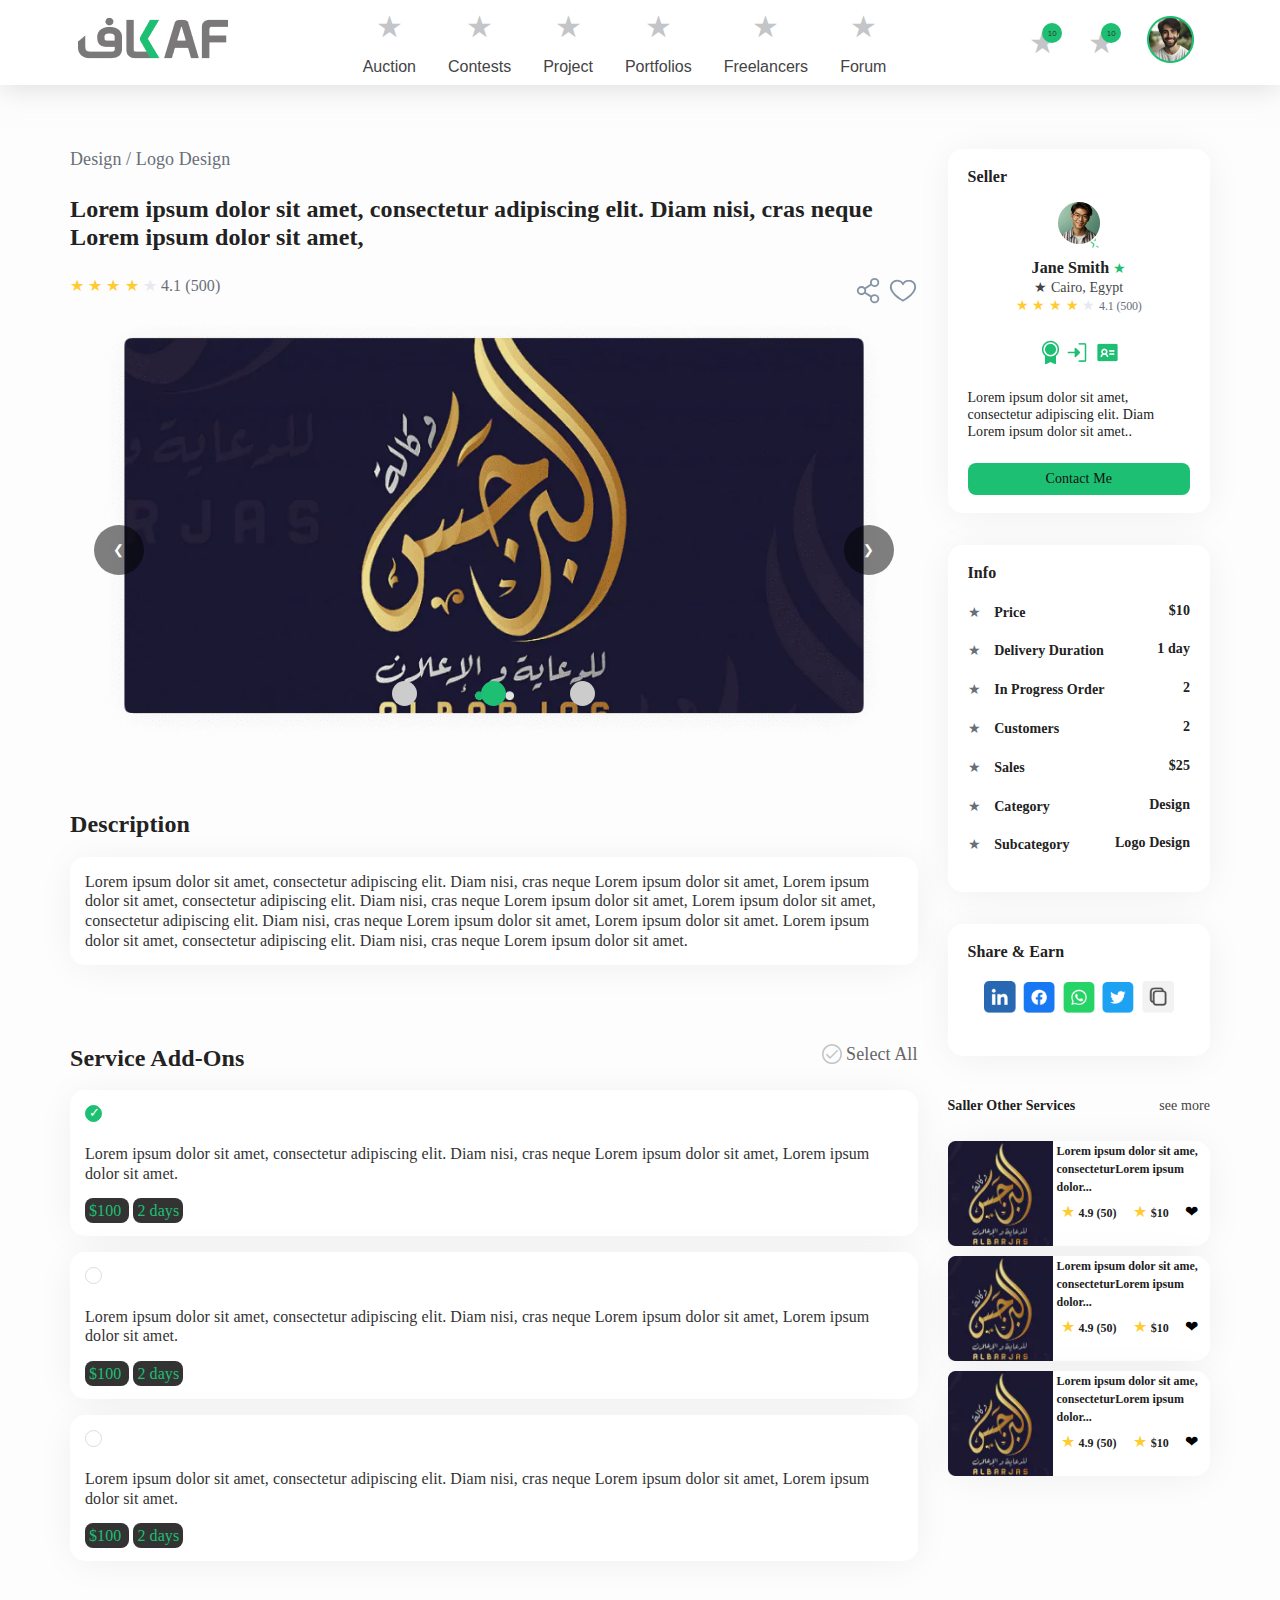
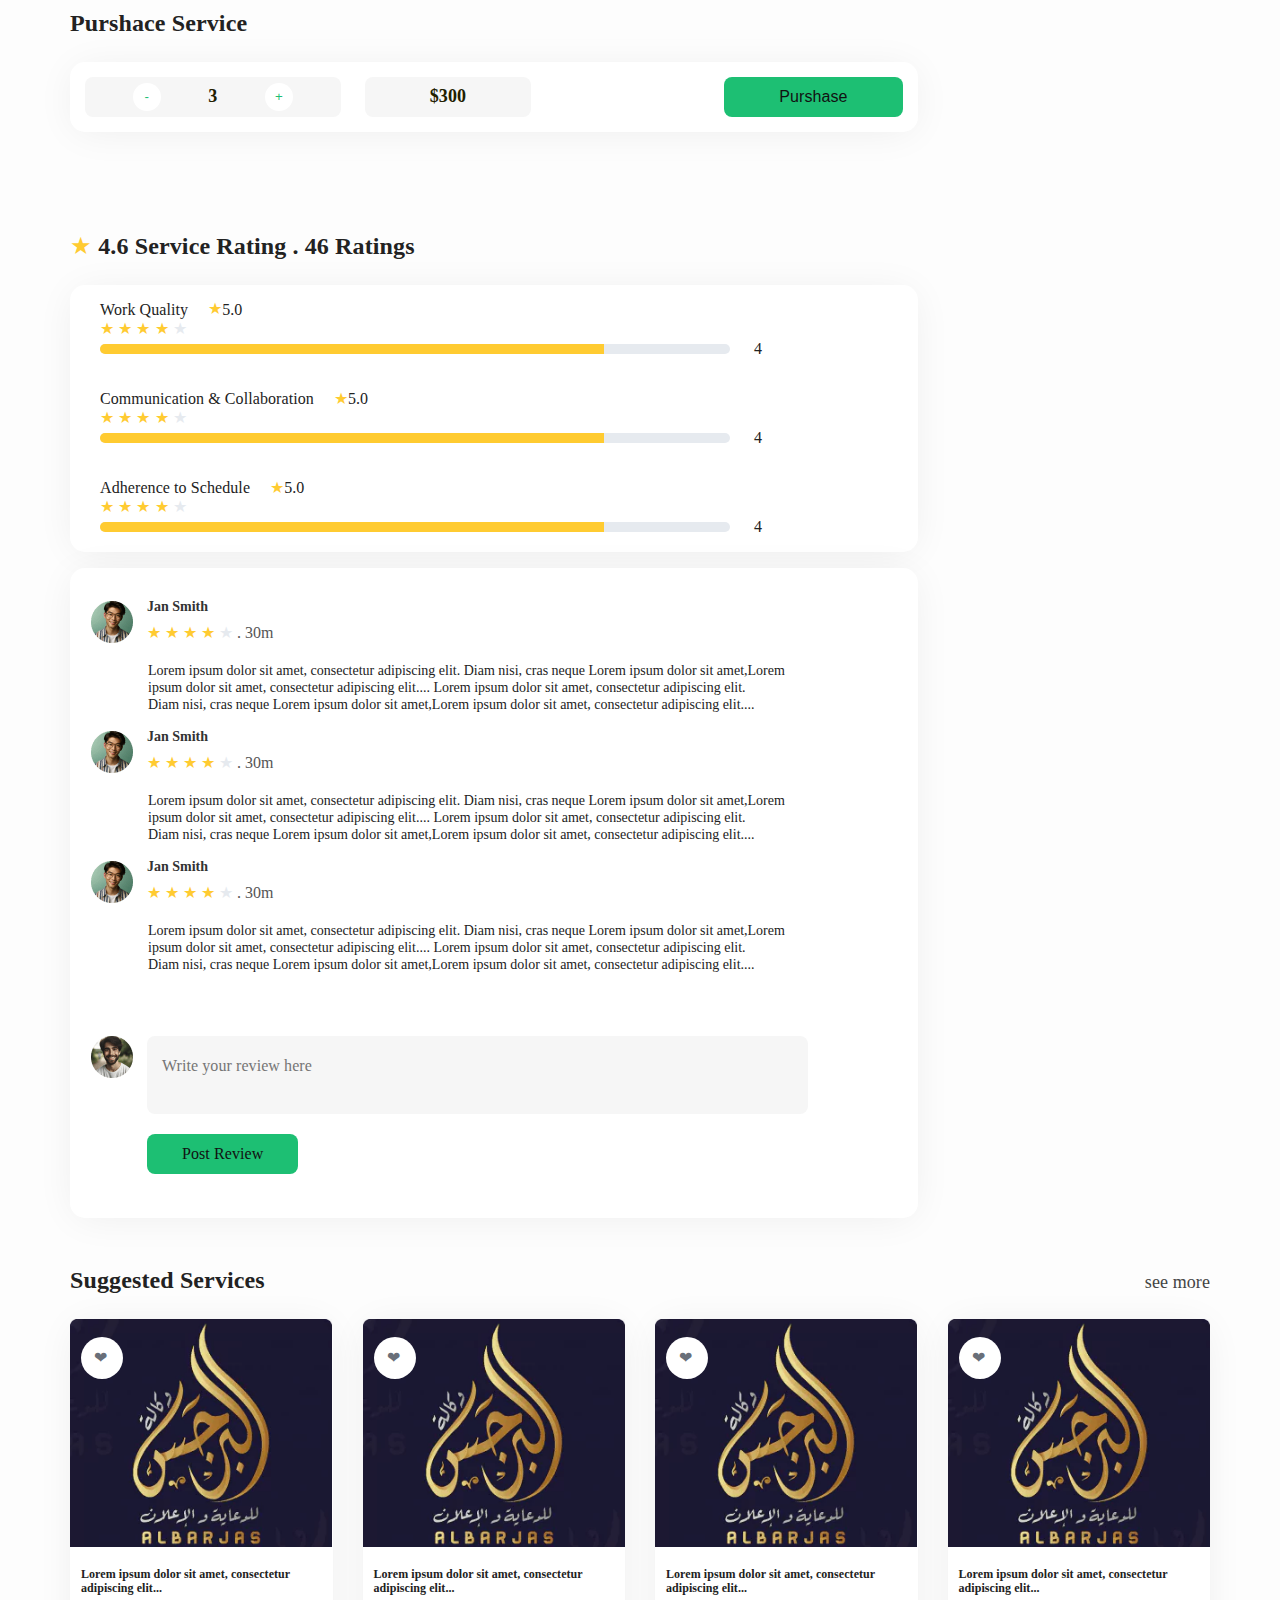
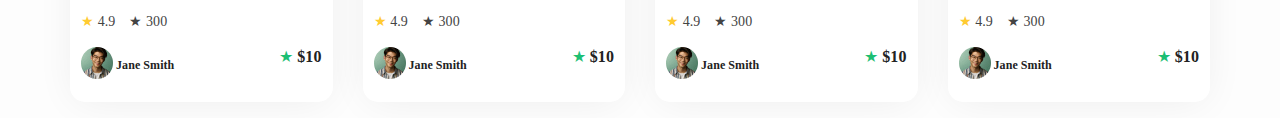
==== commit 24597266: "Update index.html" ====
--- a/index.html
+++ b/index.html
@@ -405,7 +405,7 @@
                                 <li> 1 day</li>
                             </ul>
                             <ul>
-                                <li> <i class="fa fa-shopping-cart"> </i> <span>In Progress Order</span> </li>
+                                <li> <i class="fa fa-star"> </i> <span>In Progress Order</span> </li>
                                 <li> 2</li>
                             </ul>
                             <ul>
@@ -472,7 +472,8 @@
                                         <ul>
                                             <li> <i class="fa fa-star"> </i> <span> 4.9 (50) </span> </li>
                                             <li> <i class="fa fa-star"> </i> <span>$10 </span> </li>
-                                            <li> <i class="fa fa-star"></i> <i class="fa fa-star"></i> </li>
+                                            <li> <i class="fa fa-heart-o">&#x2764;</i> <i
+                                                    class="fa fa-heart">&#x2764;</i> </li>
                                         </ul>
                                     </div>
                                 </div>
@@ -485,15 +486,15 @@
                                             alt="service-image-sm">
                                     </picture>
                                     <div class="other-service-content"> <span>Lorem ipsum dolor sit ame,
-                                            <div class="other-service-content"> <span>Lorem ipsum dolor sit ame,
-                                                    consecteturLorem ipsum dolor...</span>
-                                                <ul>
-                                                    <li> <i class="fa fa-star"> </i> <span> 4.9 (50) </span> </li>
-                                                    <li> <i class="fa fa-star"> </i> <span>$10 </span> </li>
-                                                    <li> <i class="fa fa-star"></i> <i class="fa fa-star"></i> </li>
-                                                </ul>
-                                            </div>
-                                    </div>
+                                            consecteturLorem ipsum dolor...</span>
+                                        <ul>
+                                            <li> <i class="fa fa-star"> </i> <span> 4.9 (50) </span> </li>
+                                            <li> <i class="fa fa-star"> </i> <span>$10 </span> </li>
+                                            <li> <i class="fa fa-heart-o">&#x2764;</i> <i
+                                                    class="fa fa-heart">&#x2764;</i> </li>
+                                        </ul>
+                                    </div>
+                                </div>
                             </section>
                             <section>
                                 <div class="img-container">
@@ -503,15 +504,15 @@
                                             alt="service-image-sm">
                                     </picture>
                                     <div class="other-service-content"> <span>Lorem ipsum dolor sit ame,
-                                            <div class="other-service-content"> <span>Lorem ipsum dolor sit ame,
-                                                    consecteturLorem ipsum dolor...</span>
-                                                <ul>
-                                                    <li> <i class="fa fa-star"> </i> <span> 4.9 (50) </span> </li>
-                                                    <li> <i class="fa fa-star"> </i> <span>$10 </span> </li>
-                                                    <li> <i class="fa fa-star"></i> <i class="fa fa-star"></i> </li>
-                                                </ul>
-                                            </div>
-                                    </div>
+                                            consecteturLorem ipsum dolor...</span>
+                                        <ul>
+                                            <li> <i class="fa fa-star"> </i> <span> 4.9 (50) </span> </li>
+                                            <li> <i class="fa fa-star"> </i> <span>$10 </span> </li>
+                                            <li> <i class="fa fa-heart-o">&#x2764;</i> <i
+                                                    class="fa fa-heart">&#x2764;</i> </li>
+                                        </ul>
+                                    </div>
+                                </div>
                             </section>
                         </div>
                     </div>
--- a/css/style.css
+++ b/css/style.css
@@ -636,8 +636,9 @@
 }
 
 .service-add-ons input::after {
-    content: "🗸";
-    position: relative;
+    content: "\2713";
+    position: relative;
+    bottom: 1px;
     left: 3px;
     color: white;
 }
